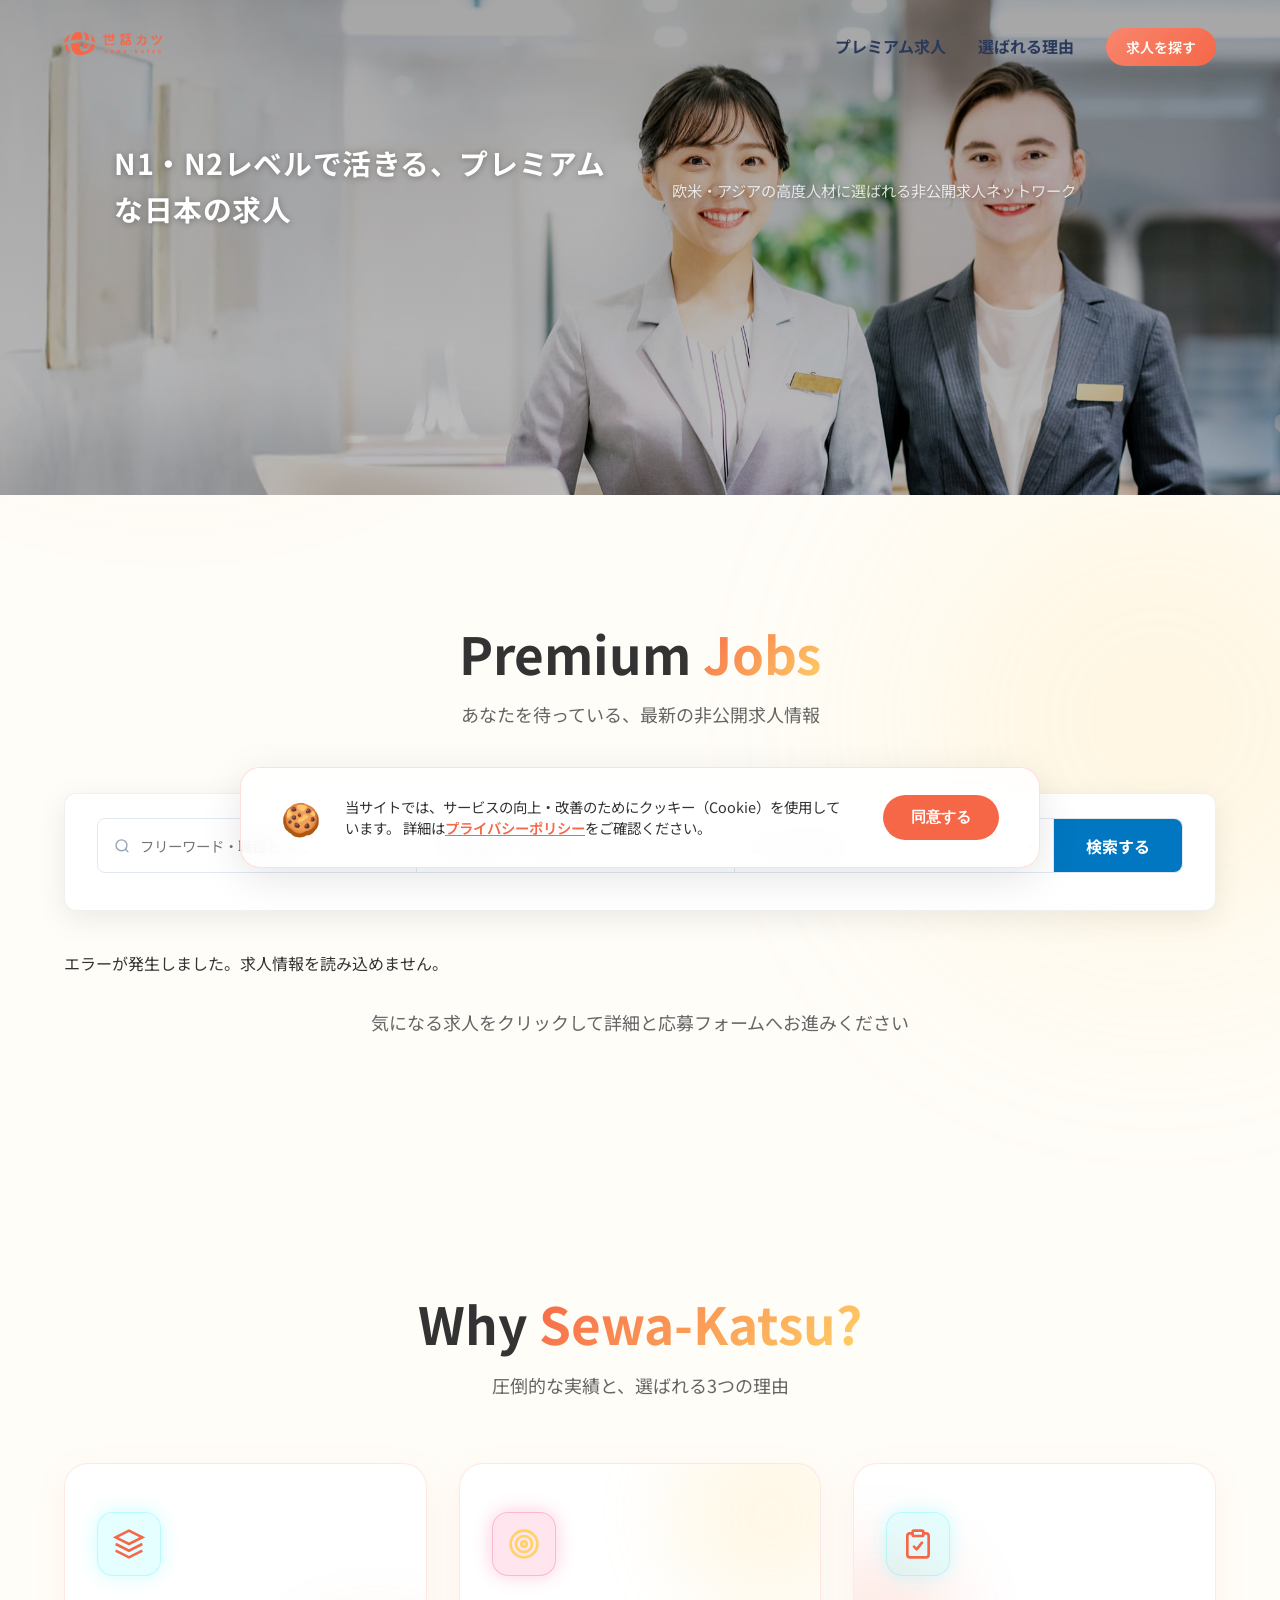
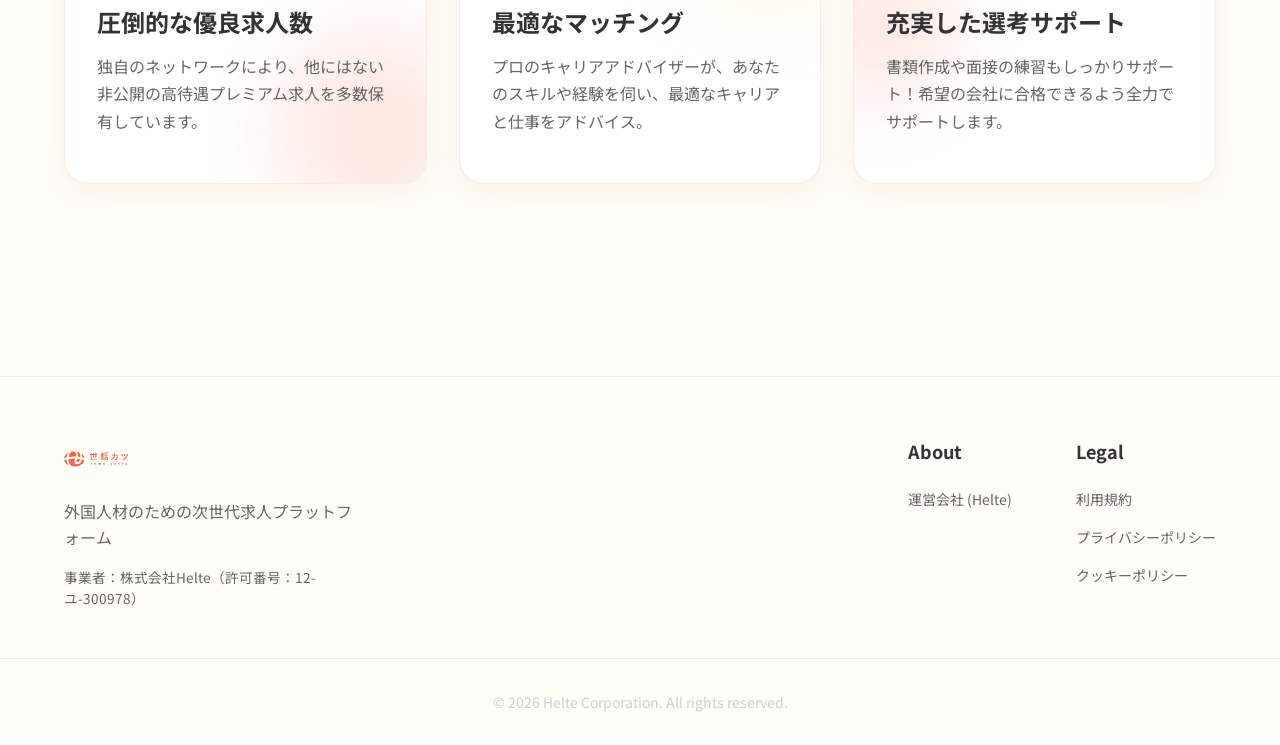
==== index.html @ dbb12c4f "feat: 一休.comスタイルの検索UIに全面刷新 - フォントをM PLUS Rounded 1cからNoto Sans JPに変更（一休風の角ゴシック） - ヒーローセクションを全幅背景画像＋左" ====
<!DOCTYPE html>
<html lang="ja">

<head>
    <meta charset="UTF-8">
    <meta name="viewport" content="width=device-width, initial-scale=1.0">
    <title>Sewa-Katsu (世話カツ) | 外国人向け日本のプレミアム求人・転職支援</title>
    <meta name="description"
        content="N1・N2レベルの日本語力を活かせる、日本最大級の外国人特化型ジョブネットワーク。欧米・アジアの高度人材向けに、独自の非公開プレミアム求人と就労ビザ・住まい探しのフルサポートを提供します。">
    <meta name="keywords" content="外国人 転職, 日本 就職, N1 N2 求人, グローバル人材, 世話カツ, Sewa-Katsu, 外国人採用">

    <!-- Canonical URL -->
    <link rel="canonical" href="https://sewa-katsu.helte.jp/">

    <!-- Open Graph / Facebook -->
    <meta property="og:type" content="website">
    <meta property="og:url" content="https://sewa-katsu.helte.jp/">
    <meta property="og:title" content="Sewa-Katsu (世話カツ) | 究極のグローバル人材ネットワーク">
    <meta property="og:description" content="N1・N2レベルの日本語力を活かして日本で働く。欧米・アジアの高度人材に選ばれる、プレミアムな非公開求人サイト。">
    <meta property="og:image" content="https://sewa-katsu.helte.jp/assets/images/ogp-main.jpg">

    <!-- Twitter -->
    <meta property="twitter:card" content="summary_large_image">
    <meta property="twitter:url" content="https://sewa-katsu.helte.jp/">
    <meta property="twitter:title" content="Sewa-Katsu (世話カツ) | 究極のグローバル人材ネットワーク">
    <meta property="twitter:description" content="N1・N2レベルの日本語力を活かして日本で働く。欧米・アジアの高度人材に選ばれる、プレミアムな非公開求人サイト。">
    <meta property="twitter:image" content="https://sewa-katsu.helte.jp/assets/images/ogp-main.jpg">

    <!-- Google Fonts -->
    <link rel="preconnect" href="https://fonts.googleapis.com">
    <link rel="preconnect" href="https://fonts.gstatic.com" crossorigin>
    <link
        href="https://fonts.googleapis.com/css2?family=Inter:wght@300;400;500;600;700&family=Noto+Sans+JP:wght@300;400;500;600;700;800;900&family=Outfit:wght@400;600;800;900&display=swap"
        rel="stylesheet">

    <!-- Custom CSS -->
    <link rel="stylesheet" href="css/style.css?v=2.1">

    <!-- Microsoft Clarity -->
    <script type="text/javascript">
        (function(c,l,a,r,i,t,y){
            c[a]=c[a]||function(){(c[a].q=c[a].q||[]).push(arguments)};
            t=l.createElement(r);t.async=1;t.src="https://www.clarity.ms/tag/"+i;
            y=l.getElementsByTagName(r)[0];y.parentNode.insertBefore(t,y);
        })(window, document, "clarity", "script", "t0pcptw5q1");
    </script>
</head>

<body>

    <!-- Dynamic Background Elements -->
    <div class="bg-glow bg-glow-1"></div>
    <div class="bg-glow bg-glow-2"></div>

    <!-- Header / Nav -->
    <header class="glass-header">
        <div class="container header-container">
            <a href="#" class="logo">
                <img src="assets/images/sewa_logo.png" alt="Sewa-Katsu Logo"
                    style="height: 55px; width: auto; object-fit: contain;">
            </a>
            <nav class="main-nav">
                <a href="#jobs">プレミアム求人</a>
                <a href="#features">選ばれる理由</a>
                <a href="#jobs" class="btn btn-primary btn-sm">求人を探す</a>
            </nav>
        </div>
    </header>

    <main>
        <!-- Hero Section (Ikyu Style) -->
        <section class="hero view-section"
            style="position: relative; overflow: hidden; padding-top: 140px; padding-bottom: 100px; min-height: 55vh; display: flex; align-items: flex-start; background: url('assets/images/mv-img.jpg') center center/cover no-repeat;">

            <!-- Dark overlay -->
            <div class="hero-overlay"
                style="position: absolute; inset: 0; background: linear-gradient(to bottom, rgba(0,0,0,0.35) 0%, rgba(0,0,0,0.25) 100%); z-index: 1;">
            </div>

            <!-- Hero Text (upper-left like Ikyu) -->
            <div class="container hero-container"
                style="position: relative; z-index: 10; width: 100%; max-width: 1100px; margin: 0 auto; text-align: left;">
                
                <h1 class="hero-title"
                    style="color: #ffffff; font-weight: 700; font-size: 1.8rem; letter-spacing: 0.02em; line-height: 1.6; margin-bottom: 0.6rem; text-shadow: 0 1px 6px rgba(0,0,0,0.3);">
                    N1・N2レベルで活きる、プレミアムな日本の求人
                </h1>
                <p class="hero-subtitle"
                    style="color: rgba(255,255,255,0.8); font-size: 0.95rem; font-weight: 400; line-height: 1.8; margin-bottom: 0; text-shadow: 0 1px 4px rgba(0,0,0,0.2);">
                    欧米・アジアの高度人材に選ばれる非公開求人ネットワーク
                </p>
            </div>
        </section>

        <!-- Premium Jobs & Search Section -->
        <section id="jobs" class="section glass-section">
            <div class="container">
                <div class="section-header text-center reveal">
                    <h2 class="section-title">Premium <span class="text-gradient">Jobs</span></h2>
                    <p class="section-subtitle">あなたを待っている、最新の非公開求人情報</p>
                </div>

                <!-- Ikyu-style Search Card -->
                <div class="ikyu-search-card reveal" style="background: #ffffff; border-radius: 12px; padding: 1.5rem 2rem; box-shadow: 0 8px 30px rgba(0, 0, 0, 0.08); border: 1px solid rgba(0,0,0,0.06); margin-bottom: 2.5rem; position: relative;">
                    
                    <!-- Row 1: Input fields + Search Button -->
                    <div style="display: grid; grid-template-columns: 1fr 1fr 1fr auto; gap: 0; align-items: stretch; border: 1px solid #e2e8f0; border-radius: 8px;">
                        
                        <!-- Freeword -->
                        <div style="display: flex; align-items: center; gap: 0.6rem; padding: 0.9rem 1rem; border-right: 1px solid #e2e8f0;">
                            <svg width="18" height="18" viewBox="0 0 24 24" fill="none" stroke="#94a3b8" stroke-width="2"><circle cx="11" cy="11" r="8"></circle><line x1="21" y1="21" x2="16.65" y2="16.65"></line></svg>
                            <input type="text" id="search-freeword" placeholder="フリーワード・職種名 など" style="border: none; outline: none; width: 100%; font-size: 0.9rem; color: #2B3A5A; font-family: inherit;">
                        </div>

                        <!-- Area Select -->
                        <div style="display: flex; align-items: center; gap: 0.6rem; padding: 0.9rem 1rem; border-right: 1px solid #e2e8f0; cursor: pointer; position: relative;" id="area-select-wrapper">
                            <svg width="18" height="18" viewBox="0 0 24 24" fill="none" stroke="#94a3b8" stroke-width="2"><path d="M21 10c0 7-9 13-9 13s-9-6-9-13a9 9 0 0 1 18 0z"></path><circle cx="12" cy="10" r="3"></circle></svg>
                            <div id="area-select-display" style="font-size: 0.9rem; color: #94a3b8; flex: 1; user-select: none;">勤務エリアを選択</div>
                            <svg width="14" height="14" viewBox="0 0 24 24" fill="none" stroke="#94a3b8" stroke-width="2"><polyline points="6 9 12 15 18 9"></polyline></svg>
                            <!-- Dropdown -->
                            <div id="area-dropdown" style="display: none; position: absolute; top: 100%; left: 0; right: 0; background: #fff; border: 1px solid #e2e8f0; border-radius: 0 0 8px 8px; box-shadow: 0 10px 30px rgba(0,0,0,0.12); max-height: 280px; overflow-y: auto; z-index: 100;">
                                <!-- JS will populate -->
                            </div>
                        </div>

                        <!-- Industry Select -->
                        <div style="display: flex; align-items: center; gap: 0.6rem; padding: 0.9rem 1rem; border-right: 1px solid #e2e8f0;">
                            <svg width="18" height="18" viewBox="0 0 24 24" fill="none" stroke="#94a3b8" stroke-width="2"><rect x="2" y="7" width="20" height="14" rx="2" ry="2"></rect><path d="M16 21V5a2 2 0 0 0-2-2h-4a2 2 0 0 0-2 2v16"></path></svg>
                            <select id="search-industry" style="border: none; outline: none; width: 100%; font-size: 0.9rem; color: #94a3b8; font-family: inherit; background: transparent; cursor: pointer; -webkit-appearance: none; appearance: none;">
                                <option value="">業界を選択</option>
                            </select>
                            <svg width="14" height="14" viewBox="0 0 24 24" fill="none" stroke="#94a3b8" stroke-width="2" style="flex-shrink: 0;"><polyline points="6 9 12 15 18 9"></polyline></svg>
                        </div>

                        <!-- Search Button -->
                        <button type="button" id="search-btn" style="background: #0077c0; color: #fff; border: none; padding: 0.9rem 2rem; font-size: 1rem; font-weight: 700; cursor: pointer; font-family: inherit; white-space: nowrap; transition: background 0.2s; border-radius: 0 8px 8px 0;">検索する</button>
                    </div>

                    <!-- Row 2: Checkbox filters -->
                    <div id="checkbox-filters" style="display: flex; align-items: center; gap: 1.5rem; padding-top: 0.8rem; flex-wrap: wrap; font-size: 0.85rem; color: #64748b;">
                    </div>
                </div>

                <!-- Dynamic Job Cards Container -->
                <div class="jobs-grid" id="jobs-container">
                    <!-- Cards will be injected here via JavaScript -->
                    <div class="loading-state">
                        <div class="spinner"></div>
                        <p>Loading premium jobs...</p>
                    </div>
                </div>

                <div class="jobs-action text-center mt-4">
                    <p class="section-subtitle">気になる求人をクリックして詳細と応募フォームへお進みください</p>
                </div>
            </div>
        </section>

        <!-- Features Section -->
        <section id="features" class="view-section section">
            <div class="container">
                <div class="section-header">
                    <h2 class="section-title">Why <span class="text-gradient">Sewa-Katsu?</span></h2>
                    <p class="section-subtitle">圧倒的な実績と、選ばれる3つの理由</p>
                </div>

                <div class="features-grid">
                    <!-- Feature Card 1 -->
                    <div class="feature-card glass-panel" data-tilt>
                        <div class="feature-icon icon-glow-primary">
                            <svg width="32" height="32" viewBox="0 0 24 24" fill="none" stroke="currentColor"
                                stroke-width="2">
                                <path d="M12 2L2 7l10 5 10-5-10-5zM2 17l10 5 10-5M2 12l10 5 10-5" />
                            </svg>
                        </div>
                        <h3 class="feature-title">圧倒的な優良求人数</h3>
                        <p class="feature-desc">独自のネットワークにより、他にはない非公開の高待遇プレミアム求人を多数保有しています。</p>
                        <div class="feature-bg-shape bg-shape-1"></div>
                    </div>

                    <!-- Feature Card 2 -->
                    <div class="feature-card glass-panel" data-tilt>
                        <div class="feature-icon icon-glow-accent">
                            <svg width="32" height="32" viewBox="0 0 24 24" fill="none" stroke="currentColor"
                                stroke-width="2" stroke-linecap="round" stroke-linejoin="round">
                                <circle cx="12" cy="12" r="10"></circle>
                                <circle cx="12" cy="12" r="6"></circle>
                                <circle cx="12" cy="12" r="2"></circle>
                            </svg>
                        </div>
                        <h3 class="feature-title">最適なマッチング</h3>
                        <p class="feature-desc">プロのキャリアアドバイザーが、あなたのスキルや経験を伺い、最適なキャリアと仕事をアドバイス。</p>
                        <div class="feature-bg-shape bg-shape-2"></div>
                    </div>

                    <!-- Feature Card 3 -->
                    <div class="feature-card glass-panel" data-tilt>
                        <div class="feature-icon icon-glow-primary">
                            <svg width="32" height="32" viewBox="0 0 24 24" fill="none" stroke="currentColor"
                                stroke-width="2" stroke-linecap="round" stroke-linejoin="round">
                                <path d="M16 4h2a2 2 0 0 1 2 2v14a2 2 0 0 1-2 2H6a2 2 0 0 1-2-2V6a2 2 0 0 1 2-2h2">
                                </path>
                                <rect x="8" y="2" width="8" height="4" rx="1" ry="1"></rect>
                                <polyline points="9 14 11 16 15 11"></polyline>
                            </svg>
                        </div>
                        <h3 class="feature-title">充実した選考サポート</h3>
                        <p class="feature-desc">書類作成や面接の練習もしっかりサポート！希望の会社に合格できるよう全力でサポートします。</p>
                        <div class="feature-bg-shape bg-shape-3"></div>
                    </div>
                </div>
            </div>
        </section>

    </main>

    <!-- Footer -->
    <footer class="site-footer">
        <div class="container footer-container">
            <div class="footer-brand">
                <a href="index.html" class="logo">
                    <img src="assets/images/sewa_logo.png" alt="Sewa-Katsu Logo"
                        style="height: 36px; width: auto; object-fit: contain;">
                </a>
                <p class="footer-desc">外国人材のための次世代求人プラットフォーム</p>
                <p class="footer-desc" style="font-size: 0.85rem; margin-top: 1rem;">事業者：株式会社Helte（許可番号：12-ユ-300978）</p>
            </div>

            <div class="footer-links">
                <div class="link-col">
                    <h4>About</h4>
                    <ul>
                        <li><a href="https://helte.jp/" target="_blank" rel="noopener noreferrer">運営会社 (Helte)</a></li>
                    </ul>
                </div>
                <div class="link-col">
                    <h4>Legal</h4>
                    <ul>
                        <li><a href="https://sewa-katsu.helte.jp/ja/terms/" target="_blank"
                                rel="noopener noreferrer">利用規約</a></li>
                        <li><a href="https://sailjp.helte.jp/privacy/" target="_blank"
                                rel="noopener noreferrer">プライバシーポリシー</a></li>
                        <li><a href="https://sailjp.helte.jp/privacy/" target="_blank"
                                rel="noopener noreferrer">クッキーポリシー</a></li>
                    </ul>
                </div>
            </div>
        </div>
        <div class="footer-bottom">
            <p>&copy; 2026 Helte Corporation. All rights reserved.</p>
        </div>
    </footer>

    <!-- App Scripts -->
    <script src="js/app.js?v=2.1"></script>

    <!-- Cookie Consent Banner -->
    <div id="cookie-consent-banner" class="cookie-consent">
        <div class="cookie-content">
            <div class="cookie-icon">🍪</div>
            <p class="cookie-text">
                当サイトでは、サービスの向上・改善のためにクッキー（Cookie）を使用しています。
                詳細は<a href="https://sailjp.helte.jp/privacy/" target="_blank">プライバシーポリシー</a>をご確認ください。
            </p>
        </div>
        <div class="cookie-actions">
            <button id="cookie-accept-btn" class="btn-cookie-accept">同意する</button>
        </div>
    </div>
</body>

</html>
---- css/style.css ----
/* =========================================
   DESIGN TOKENS & VARIABLES
========================================= */
:root {
    /* Colors - Light Friendly Theme */
    --clr-bg: #FFFDF8;
    --clr-bg-surface: rgba(255, 255, 255, 0.9);
    --clr-bg-surface-lighter: #FFFFFF;

    --clr-primary: #F66748;
    /* Coral Orange */
    --clr-primary-glow: rgba(246, 103, 72, 0.4);

    --clr-accent: #FFD166;
    /* Soft Yellow */
    --clr-accent-glow: rgba(255, 209, 102, 0.4);

    --clr-text: #333333;
    --clr-text-muted: #666666;

    --clr-border: rgba(246, 103, 72, 0.15);
    --clr-border-highlight: rgba(246, 103, 72, 0.3);

    /* Typography - Clean sans-serif like Ikyu.com */
    --font-heading: 'Noto Sans JP', 'Inter', 'Hiragino Sans', 'Yu Gothic', sans-serif;
    --font-body: 'Noto Sans JP', 'Inter', 'Hiragino Sans', 'Yu Gothic', sans-serif;

    /* Spacing & Layout */
    --container-width: 1200px;
    --section-y: 8rem; /* Increased for luxury feel */

    /* Effects */
    --glass-blur: blur(12px);
    --glass-shadow: 0 8px 32px 0 rgba(246, 103, 72, 0.08);
    /* Softer shadow */
    --transition-fast: 0.2s cubic-bezier(0.4, 0, 0.2, 1);
    --transition-smooth: 0.4s cubic-bezier(0.16, 1, 0.3, 1);
}

/* =========================================
   RESET & BASE
========================================= */
* {
    margin: 0;
    padding: 0;
    box-sizing: border-box;
}

html {
    scroll-behavior: smooth;
    background-color: var(--clr-bg);
    color: var(--clr-text);
    font-family: var(--font-body);
    font-size: 16px;
    line-height: 1.6;
    overflow-x: hidden;
}

body {
    min-height: 100vh;
    position: relative;
    overflow-x: hidden;
}

a {
    color: inherit;
    text-decoration: none;
    transition: var(--transition-fast);
}

ul {
    list-style: none;
}

.container {
    width: 100%;
    max-width: var(--container-width);
    margin: 0 auto;
    padding: 0 1.5rem;
}

/* Typography Utilities */
h1,
h2,
h3,
h4,
h5,
h6 {
    font-family: var(--font-heading);
    line-height: 1.2;
    font-weight: 700;
}

.text-gradient {
    background: linear-gradient(135deg, var(--clr-primary), var(--clr-accent));
    -webkit-background-clip: text;
    -webkit-text-fill-color: transparent;
    background-clip: text;
}

/* =========================================
   BACKGROUND GLOWS
========================================= */
.bg-glow {
    position: absolute;
    border-radius: 50%;
    filter: blur(120px);
    opacity: 0.15;
    z-index: -1;
    pointer-events: none;
}

.bg-glow-1 {
    top: -10%;
    left: -10%;
    width: 600px;
    height: 600px;
    background: var(--clr-primary);
    animation: drift 20s ease-in-out infinite alternate;
}

.bg-glow-2 {
    top: 20%;
    right: -10%;
    width: 500px;
    height: 500px;
    background: var(--clr-accent);
    animation: drift 25s ease-in-out infinite alternate-reverse;
}

@keyframes drift {
    0% {
        transform: translate(0, 0) scale(1);
    }

    100% {
        transform: translate(100px, 50px) scale(1.1);
    }
}


/* =========================================
   BUTTONS
========================================= */
.btn {
    display: inline-flex;
    align-items: center;
    justify-content: center;
    font-family: var(--font-heading);
    font-weight: 600;
    border-radius: 100px;
    cursor: pointer;
    border: none;
    transition: var(--transition-smooth);
    position: relative;
    overflow: hidden;
    z-index: 1;
}

.btn-sm {
    padding: 0.5rem 1.25rem;
    font-size: 0.875rem;
}

.btn-lg {
    padding: 1rem 2.5rem;
    font-size: 1.125rem;
}

.btn-primary {
    background: var(--clr-primary);
    color: var(--clr-bg);
}

.btn-primary::before {
    content: '';
    position: absolute;
    top: 0;
    left: 0;
    right: 0;
    bottom: 0;
    background: linear-gradient(135deg, rgba(255, 255, 255, 0.2), transparent);
    z-index: -1;
    transition: var(--transition-smooth);
}

.btn-primary:hover {
    transform: translateY(-2px);
    box-shadow: 0 10px 20px var(--clr-primary-glow);
}

.btn-secondary {
    background: var(--clr-bg-surface);
    color: var(--clr-text);
    border: 1px solid var(--clr-border);
    backdrop-filter: var(--glass-blur);
    -webkit-backdrop-filter: var(--glass-blur);
}

.btn-secondary:hover {
    background: var(--clr-bg-surface-lighter);
    border-color: var(--clr-primary);
    transform: translateY(-2px);
}

.btn-glow {
    box-shadow: 0 0 20px var(--clr-primary-glow);
}

.btn-glow:hover {
    box-shadow: 0 0 40px var(--clr-primary-glow);
}

/* =========================================
   HEADER (Glassmorphic)
========================================= */
.glass-header {
    position: fixed;
    top: 0;
    left: 0;
    width: 100%;
    z-index: 100;
    padding: 1rem 0;
    transition: var(--transition-smooth);
    background: transparent;
}

.glass-header.scrolled {
    background: rgba(255, 253, 248, 0.95);
    backdrop-filter: var(--glass-blur);
    -webkit-backdrop-filter: var(--glass-blur);
    border-bottom: 2px solid var(--clr-border);
    padding: 0.75rem 0;
}

.header-container {
    display: flex;
    justify-content: space-between;
    align-items: center;
}

.logo-text {
    font-family: var(--font-heading);
    font-size: 1.5rem;
    font-weight: 900;
    letter-spacing: 1px;
}

.main-nav {
    display: flex;
    align-items: center;
    gap: 2rem;
}

.main-nav a:not(.btn) {
    font-weight: 700;
    color: #2B3A5A;
    position: relative;
    transition: var(--transition-smooth);
}

.main-nav a:not(.btn):hover {
    color: #3b82f6;
    /* Blue hover state */
}

.glass-header.scrolled .main-nav a:not(.btn) {
    color: #2B3A5A;
}

.glass-header.scrolled .main-nav a:not(.btn):hover {
    color: var(--clr-text);
}

.main-nav a:not(.btn)::after {
    content: '';
    position: absolute;
    bottom: -4px;
    left: 0;
    width: 0%;
    height: 2px;
    background: var(--clr-primary);
    transition: var(--transition-smooth);
}

.main-nav a:not(.btn):hover::after {
    width: 100%;
}

/* =========================================
   HERO SECTION
========================================= */
.hero {
    min-height: 100vh;
    display: flex;
    align-items: center;
    padding-top: 80px;
    /* Offset header */
    position: relative;
    padding-bottom: 4rem;
}

.hero-container {
    display: grid;
    grid-template-columns: 1fr 1fr;
    gap: 4rem;
    align-items: center;
    position: relative;
    z-index: 10;
}

/* Background Image Hero Override */
.hero-bg-dark .hero-container {
    display: block;
    max-width: 900px;
    margin: 0 auto;
    text-align: center;
}

/* Badge */
.badge-animated {
    display: inline-flex;
    align-items: center;
    gap: 0.5rem;
    padding: 0.4rem 1rem;
    background: var(--clr-bg-surface);
    border: 1px solid var(--clr-border);
    border-radius: 100px;
    font-size: 0.875rem;
    font-weight: 600;
    letter-spacing: 1px;
    margin-bottom: 1.5rem;
    backdrop-filter: var(--glass-blur);
    -webkit-backdrop-filter: var(--glass-blur);
}

.badge-dot {
    width: 8px;
    height: 8px;
    background: var(--clr-primary);
    border-radius: 50%;
    box-shadow: 0 0 10px var(--clr-primary);
    animation: pulse 2s infinite;
}

@keyframes pulse {
    0% {
        transform: scale(0.95);
        box-shadow: 0 0 0 0 var(--clr-primary-glow);
    }

    70% {
        transform: scale(1);
        box-shadow: 0 0 0 10px transparent;
    }

    100% {
        transform: scale(0.95);
        box-shadow: 0 0 0 0 transparent;
    }
}

.hero-title {
    font-size: clamp(3rem, 5vw, 4.5rem);
    margin-bottom: 1.5rem;
}

.hero-subtitle {
    font-size: 1.125rem;
    color: var(--clr-text-muted);
    margin-bottom: 2.5rem;
    max-width: 500px;
}

.hero-actions {
    display: flex;
    gap: 1rem;
    margin-bottom: 3rem;
}

.hero-stats {
    display: flex;
    align-items: center;
    gap: 2rem;
}

.stat-item {
    display: flex;
    flex-direction: column;
}

.stat-value {
    font-family: var(--font-heading);
    font-size: 2rem;
    font-weight: 800;
    color: var(--clr-Primary);
    /* Fix casing below */
}

/* Quick fix for case */
.stat-value {
    color: var(--clr-primary);
}

.stat-label {
    font-size: 0.875rem;
    color: var(--clr-text-muted);
    text-transform: uppercase;
    letter-spacing: 1px;
}

.divider {
    width: 1px;
    height: 40px;
    background: var(--clr-border);
}

/* Hero Visual */
.hero-visual {
    position: relative;
    perspective: 1000px;
}

@keyframes float {

    0%,
    100% {
        transform: translateY(0);
    }

    50% {
        transform: translateY(-15px);
    }
}

/* =========================================
   MARQUEE SCROLLER
========================================= */
.scroller-wrapper {
    position: relative;
    width: 100%;
    background: var(--clr-bg-surface);
    border-top: 1px solid var(--clr-border);
    border-bottom: 1px solid var(--clr-border);
    padding: 1rem 0;
    overflow: hidden;
    z-index: 20;
}

.scroller {
    width: 100%;
}

.scroller-inner {
    display: flex;
    gap: 3rem;
    white-space: nowrap;
    animation: scroll 20s linear infinite;
    align-items: center;
}

.scroller-inner li {
    font-family: var(--font-heading);
    font-size: 1rem;
    font-weight: 600;
    color: var(--clr-text-muted);
    letter-spacing: 2px;
}

@keyframes scroll {
    to {
        transform: translateX(calc(-50% - 1.5rem));
    }
}

/* =========================================
   MEDIA QUERIES
========================================= */
@media (max-width: 992px) {
    .hero-container {
        padding: 0 1.5rem;
    }

    .hero-content {
        align-items: center !important;
        margin: 0 auto;
    }

    .ikyu-search-card {
        margin: 0 1rem;
        padding: 1.5rem !important;
        bottom: -80px;
    }

    .hero {
        margin-bottom: 120px;
    }

    .hero-title {
        font-size: 2.5rem !important;
    }

    .hero-actions {
        justify-content: center;
    }

    .hero-stats {
        justify-content: center;
    }

    .main-nav {
        display: none;
        /* Mobile menu to be added later if needed */
    }
}

@media (max-width: 480px) {
    .hero-actions {
        flex-direction: column;
    }

    .hero-stats {
        flex-direction: column;
        gap: 1rem;
    }

    .divider {
        width: 40px;
        height: 1px;
    }
}

/* =========================================
   SECTIONS & TYPOGRAPHY
========================================= */
.section {
    padding: var(--section-y) 0;
    position: relative;
    z-index: 10;
}

.section-header {
    text-align: center;
    margin-bottom: 4rem;
}

.section-title {
    font-size: clamp(2.5rem, 4vw, 3.5rem);
    margin-bottom: 1rem;
}

.section-subtitle {
    font-size: 1.125rem;
    color: var(--clr-text-muted);
}

/* =========================================
   GLASS PANELS
========================================= */
.glass-panel {
    background: var(--clr-bg-surface);
    backdrop-filter: var(--glass-blur);
    -webkit-backdrop-filter: var(--glass-blur);
    border: 1px solid var(--clr-border);
    border-radius: 24px;
    box-shadow: var(--glass-shadow);
    transition: var(--transition-smooth);
}

/* =========================================
   FEATURES SECTION
========================================= */
.features-grid {
    display: grid;
    grid-template-columns: repeat(auto-fit, minmax(300px, 1fr));
    gap: 2rem;
}

.feature-card {
    padding: 3rem 2rem;
    position: relative;
    overflow: hidden;
    transform-style: preserve-3d;
    cursor: default;
}

.feature-card:hover {
    border-color: var(--clr-border-highlight);
    transform: translateY(-10px);
}

.feature-icon {
    width: 64px;
    height: 64px;
    border-radius: 16px;
    display: flex;
    align-items: center;
    justify-content: center;
    margin-bottom: 2rem;
    position: relative;
    z-index: 2;
}

.icon-glow-primary {
    background: rgba(0, 240, 255, 0.1);
    color: var(--clr-primary);
    box-shadow: 0 0 20px rgba(0, 240, 255, 0.2);
    border: 1px solid rgba(0, 240, 255, 0.2);
}

.icon-glow-accent {
    background: rgba(255, 0, 85, 0.1);
    color: var(--clr-accent);
    box-shadow: 0 0 20px rgba(255, 0, 85, 0.2);
    border: 1px solid rgba(255, 0, 85, 0.2);
}

.feature-title {
    font-size: 1.5rem;
    margin-bottom: 1rem;
    position: relative;
    z-index: 2;
}

.feature-desc {
    color: var(--clr-text-muted);
    line-height: 1.7;
    position: relative;
    z-index: 2;
}

/* Abstract Background Shapes inside cards */
.feature-bg-shape {
    position: absolute;
    border-radius: 50%;
    filter: blur(40px);
    opacity: 0.15;
    z-index: 0;
    transition: var(--transition-smooth);
}

.feature-card:hover .feature-bg-shape {
    opacity: 0.3;
    transform: scale(1.2);
}

.bg-shape-1 {
    width: 200px;
    height: 200px;
    background: var(--clr-primary);
    bottom: -50px;
    right: -50px;
}

.bg-shape-2 {
    width: 200px;
    height: 200px;
    background: var(--clr-accent);
    top: -50px;
    right: -50px;
}

.bg-shape-3 {
    width: 150px;
    height: 150px;
    background: var(--clr-primary);
    top: 50%;
    left: -50px;
    transform: translateY(-50%);
}

/* =========================================
   SEARCH & FILTER BAR (Legacy - Hidden in new layout)
========================================= */
.search-container {
    display: none; /* Hide old search bar in favor of Hero Card */
    background: rgba(255, 255, 255, 0.7);
    border: 1px solid var(--clr-border);
    backdrop-filter: blur(12px);
    -webkit-backdrop-filter: blur(12px);
    box-shadow: var(--shadow-md);
    transition: all 0.3s ease;
}

.search-container:hover {
    box-shadow: var(--shadow-lg);
    background: rgba(255, 255, 255, 0.85);
}

.search-form {
    display: grid;
    grid-template-columns: repeat(auto-fit, minmax(200px, 1fr));
    gap: 1.5rem;
    align-items: end;
}

.search-input-wrapper {
    position: relative;
    transition: transform 0.2s ease;
}

.search-input-wrapper:focus-within {
    transform: translateY(-2px);
}

.search-input-wrapper input:focus,
.search-input-wrapper select:focus {
    border-color: var(--clr-primary);
    box-shadow: 0 0 0 4px rgba(246, 103, 72, 0.1);
}

/* =========================================
   JOB CARDS (ENHANCED)
========================================= */
.jobs-grid {
    display: grid;
    grid-template-columns: repeat(auto-fit, minmax(300px, 1fr));
    gap: 2rem;
}

.job-card {
    background: transparent;
    border: none;
    border-radius: 20px;
    padding: 2.5rem 2rem;
    display: flex;
    flex-direction: column;
    height: 100%;
    position: relative;
    overflow: hidden;
    transition: transform 0.3s cubic-bezier(0.25, 0.8, 0.25, 1);
    cursor: pointer;
    z-index: 1;
    /* Establishes stacking context */
}

/* Default subtle outline fallback base */
.job-card::before {
    content: '';
    position: absolute;
    inset: 0;
    border-radius: 20px;
    background: rgba(246, 103, 72, 0.1);
    z-index: -3;
    /* Absolute back */
}

/* The solid inner background masking the gradient */
.job-card::after {
    content: '';
    position: absolute;
    inset: 1px;
    /* Thickness of the glowing border */
    background: #ffffff;
    border-radius: 19px;
    z-index: -1;
    box-shadow: 0 4px 15px rgba(0, 0, 0, 0.04);
    transition: box-shadow 0.3s cubic-bezier(0.25, 0.8, 0.25, 1);
}

/* Make sure all actual card content sits on top of the mask */
.job-card>*:not(.job-card-glow) {
    position: relative;
    z-index: 2;
}

/* The spinning glow layer */
.job-card-glow {
    position: absolute;
    top: 50%;
    left: 50%;
    width: 150%;
    height: 150%;
    /* Gradient: transparent -> primary -> bright accent yellow tip */
    background: conic-gradient(from 180deg at 50% 50%,
            transparent 0%,
            transparent 75%,
            var(--clr-primary) 95%,
            var(--clr-accent) 100%);
    transform: translate(-50%, -50%) rotate(0deg);
    z-index: -2;
    opacity: 0;
    pointer-events: none;
    transition: opacity 0.4s ease;
}

/* Hover States */
.job-card:hover {
    transform: translateY(-4px);
}

.job-card:hover::after {
    box-shadow: 0 12px 30px rgba(246, 103, 72, 0.08);
}

.job-card:hover .job-card-glow {
    opacity: 1;
    animation: spin-glow 3s linear infinite;
}

/* Mobile & First-Render Scroll Reveal (Flash) */
.job-card.flash-glow .job-card-glow {
    animation: spin-glow-once 2.5s ease-out forwards;
}

@keyframes spin-glow {
    0% {
        transform: translate(-50%, -50%) rotate(0deg);
    }

    100% {
        transform: translate(-50%, -50%) rotate(360deg);
    }
}

@keyframes spin-glow-once {
    0% {
        transform: translate(-50%, -50%) rotate(0deg);
        opacity: 0;
    }

    20% {
        opacity: 1;
    }

    80% {
        opacity: 1;
    }

    100% {
        transform: translate(-50%, -50%) rotate(360deg);
        opacity: 0;
    }
}

.job-card.is-hidden {
    opacity: 0;
    transform: translateY(20px) scale(0.95);
    pointer-events: none;
    position: absolute;
}

.job-header-updated {
    position: relative;
    display: flex;
    gap: 0.5rem;
    margin-bottom: 0.75rem;
    z-index: 10;
}

.job-badge {
    padding: 0.3rem 1rem;
    font-weight: 700;
    font-size: 0.75rem;
    letter-spacing: 0.05em;
    border-radius: 100px;
    background: #FFF9E6;
    color: #F8B036;
    border: 1px solid #FFE6A3;
}

.job-badge.urgent {
    background: #FFEEEB;
    color: #F66748;
    border: 1px solid #FFD8D0;
}

.job-title-updated {
    font-size: 1.25rem;
    color: #333;
    margin-top: 0;
    margin-bottom: 0.2rem;
    font-weight: 800;
    padding-right: 0;
    line-height: 1.4;
}

.job-id-updated {
    color: var(--clr-text-muted);
    font-size: 0.85rem;
    margin-bottom: 1rem;
}

.job-tag-styled {
    background: rgba(246, 103, 72, 0.06);
    color: var(--clr-primary);
    padding: 0.35rem 0.8rem;
    border-radius: 6px;
    font-size: 0.8rem;
    font-weight: 700;
    border: 1px solid rgba(246, 103, 72, 0.1);
    white-space: nowrap;
}

.job-details-list {
    display: flex;
    flex-direction: column;
    gap: 0.8rem;
    margin-bottom: 1.5rem;
    flex-grow: 1;
}

.detail-item {
    display: flex;
    align-items: flex-start;
    gap: 0.8rem;
    color: var(--clr-text);
    font-size: 0.95rem;
    line-height: 1.5;
}

.detail-icon {
    flex-shrink: 0;
    color: var(--clr-primary);
    margin-top: 0.1rem;
    display: flex;
    opacity: 0.9;
}

.recommended-text {
    display: -webkit-box;
    -webkit-line-clamp: 2;
    line-clamp: 2;
    -webkit-box-orient: vertical;
    overflow: hidden;
    text-overflow: ellipsis;
}

.job-action {
    width: 100%;
    margin-top: auto;
    font-size: 1rem;
    font-weight: 700;
    padding: 0.9rem;
    background: var(--clr-primary);
    color: #fff;
    border-radius: 8px;
    border: none;
    box-shadow: 0 4px 10px rgba(246, 103, 72, 0.2);
    transition: all 0.3s cubic-bezier(0.25, 0.8, 0.25, 1);
}

.job-action:hover {
    background: #e55638;
}

.job-card:hover .job-action {
    background: #E5573B;
    /* Slightly darker orange on hover */
    box-shadow: 0 6px 20px rgba(246, 103, 72, 0.4);
    transform: translateY(-2px);
}

.spinner {
    width: 40px;
    height: 40px;
    border: 3px solid rgba(0, 240, 255, 0.1);
    border-top-color: var(--clr-primary);
    border-radius: 50%;
    animation: spin 1s linear infinite;
    margin-bottom: 1rem;
}

@keyframes spin {
    to {
        transform: rotate(360deg);
    }
}

.job-card:hover .job-action {
    background: var(--clr-primary);
    color: white;
    box-shadow: 0 4px 15px rgba(246, 103, 72, 0.3);
}

.mt-4 {
    margin-top: 2rem;
}

.text-center {
    text-align: center;
}

/* =========================================
   REGISTRATION FORM
========================================= */
.form-wrapper {
    max-width: 800px;
    margin: 0 auto;
    padding: 4rem 3rem;
}

.form-header {
    text-align: center;
    margin-bottom: 3rem;
}

.premium-form {
    display: flex;
    flex-direction: column;
    gap: 1.5rem;
}

.form-row {
    display: flex;
    gap: 1.5rem;
}

.form-row .form-group {
    flex: 1;
}

.form-group {
    position: relative;
    width: 100%;
}

.form-control {
    width: 100%;
    background: #FFFFFF;
    border: 1px solid var(--clr-border);
    border-radius: 12px;
    padding: 1.25rem 1rem 0.75rem;
    font-size: 1rem;
    color: var(--clr-text);
    font-family: var(--font-body);
    transition: var(--transition-fast);
    outline: none;
}

.form-control:focus {
    border-color: var(--clr-primary);
    box-shadow: 0 0 0 4px var(--clr-primary-glow);
    background: #FFFFFF;
}

.form-label {
    position: absolute;
    left: 1rem;
    top: 50%;
    transform: translateY(-50%);
    color: var(--clr-text-muted);
    font-size: 1rem;
    pointer-events: none;
    transition: var(--transition-fast);
}

/* Floating Label Magic */
.form-control:focus~.form-label,
.form-control:not(:placeholder-shown)~.form-label {
    top: 0.5rem;
    transform: translateY(0);
    font-size: 0.75rem;
    color: var(--clr-primary);
}

/* Select Styling */
.select-control {
    appearance: none;
    cursor: pointer;
}

.select-control:focus~.select-label,
.select-control:valid~.select-label {
    top: 0.5rem;
    transform: translateY(0);
    font-size: 0.75rem;
    color: var(--clr-primary);
}

.select-arrow {
    position: absolute;
    right: 1.25rem;
    top: 50%;
    transform: translateY(-50%);
    pointer-events: none;
    color: var(--clr-text-muted);
}

/* Checkbox */
.checkbox-container {
    display: flex;
    align-items: center;
    position: relative;
    padding-left: 2rem;
    cursor: pointer;
    user-select: none;
    font-size: 0.875rem;
    color: var(--clr-text-muted);
    margin-top: 1rem;
}

.checkbox-container input {
    position: absolute;
    opacity: 0;
    cursor: pointer;
    height: 0;
    width: 0;
}

.checkmark {
    position: absolute;
    top: 50%;
    left: 0;
    transform: translateY(-50%);
    height: 20px;
    width: 20px;
    background-color: #FFFFFF;
    border: 1px solid var(--clr-border);
    border-radius: 6px;
    transition: var(--transition-fast);
}

.checkbox-container:hover input~.checkmark {
    border-color: var(--clr-primary);
}

.checkbox-container input:checked~.checkmark {
    background-color: var(--clr-primary);
    border-color: var(--clr-primary);
}

.checkmark:after {
    content: "";
    position: absolute;
    display: none;
}

.checkbox-container input:checked~.checkmark:after {
    display: block;
}

.checkbox-container .checkmark:after {
    left: 7px;
    top: 3px;
    width: 4px;
    height: 10px;
    border: solid #FFFFFF;
    border-width: 0 2px 2px 0;
    transform: rotate(45deg);
}

.text-link {
    color: var(--clr-primary);
}

.text-link:hover {
    text-decoration: underline;
}

.submit-btn {
    margin-top: 1.5rem;
    width: 100%;
}

.submit-btn svg {
    margin-left: 0.5rem;
    transition: transform 0.3s ease;
}

.submit-btn:hover svg {
    transform: translateX(5px);
}

/* =========================================
   FOOTER
========================================= */
.site-footer {
    border-top: 1px solid var(--clr-border);
    background: var(--clr-bg);
    padding: 4rem 0 2rem;
    margin-top: 4rem;
}

.footer-container {
    display: flex;
    justify-content: space-between;
    flex-wrap: wrap;
    gap: 3rem;
    margin-bottom: 3rem;
}

.footer-brand .logo-text {
    font-size: 1.75rem;
}

.footer-desc {
    color: var(--clr-text-muted);
    margin-top: 1rem;
    max-width: 300px;
}

.footer-links {
    display: flex;
    gap: 4rem;
}

.link-col h4 {
    font-size: 1.125rem;
    margin-bottom: 1.5rem;
    color: var(--clr-text);
}

.link-col ul {
    display: flex;
    flex-direction: column;
    gap: 0.75rem;
}

.link-col a {
    color: var(--clr-text-muted);
    font-size: 0.875rem;
}

.link-col a:hover {
    color: var(--clr-primary);
}

.footer-bottom {
    text-align: center;
    border-top: 1px solid var(--clr-border);
    padding-top: 2rem;
    color: rgba(156, 163, 175, 0.5);
    font-size: 0.875rem;
}

@media (max-width: 768px) {
    .form-wrapper {
        padding: 3rem 1.5rem;
    }

    .form-row {
        flex-direction: column;
        gap: 1.5rem;
    }

    .footer-container {
        flex-direction: column;
    }

    .footer-links {
        flex-wrap: wrap;
        gap: 2rem;
    }
}

/* =========================================
   ANIMATIONS & EFFECTS (Scroll Reveal)
========================================= */
.view-section {
    opacity: 0;
    transform: translateY(30px);
    transition: opacity 0.8s ease-out, transform 0.8s ease-out;
}

.view-section.is-visible {
    opacity: 1;
    transform: translateY(0);
}

/* Stagger children in view-section if needed */
.is-visible .feature-card:nth-child(1) {
    transition-delay: 0.1s;
}

.is-visible .feature-card:nth-child(2) {
    transition-delay: 0.2s;
}

.is-visible .feature-card:nth-child(3) {
    transition-delay: 0.3s;
}

/* =========================================
   STICKY BOTTOM CTA (JOB DETAIL) - FLOATING PILL
========================================= */
.sticky-cta {
    position: fixed;
    bottom: 2rem;
    left: 50%;
    transform: translateX(-50%) translateY(0);
    width: 90%;
    max-width: 700px;
    background: rgba(255, 255, 255, 0.95);
    backdrop-filter: blur(15px);
    -webkit-backdrop-filter: blur(15px);
    border: 1px solid rgba(0, 0, 0, 0.05);
    /* Soft border instead of border-top */
    border-radius: 100px;
    /* Make it a pill shape */
    box-shadow: 0 10px 30px rgba(0, 0, 0, 0.1), 0 0 0 1px rgba(255, 255, 255, 0.5) inset;
    /* Premium shadow */
    z-index: 900;
    transition: transform 0.5s cubic-bezier(0.175, 0.885, 0.32, 1.275), opacity 0.5s ease;
    padding: 0.5rem 0.5rem 0.5rem 1.5rem;
    /* Padding adjusted for the pill */
}

.sticky-cta.hidden-cta {
    transform: translateX(-50%) translateY(150px);
    opacity: 0;
    pointer-events: none;
}

.sticky-cta-container {
    display: flex;
    justify-content: space-between;
    align-items: center;
    /* keep side by side on desktop */
    gap: 1rem;
    width: 100%;
}

.sticky-info {
    display: flex;
    flex-direction: column;
    gap: 0.125rem;
    flex-grow: 1;
    overflow: hidden;
    /* Ensure text doesn't overflow bounds */
}

.sticky-title {
    font-weight: 800;
    font-size: 1rem;
    color: var(--clr-text);
    white-space: nowrap;
    overflow: hidden;
    text-overflow: ellipsis;
}

.sticky-salary {
    font-size: 0.8rem;
    color: var(--clr-text-muted);
    font-weight: 600;
}

@media (max-width: 768px) {
    .sticky-cta {
        bottom: 1.5rem;
        padding: 0.5rem 0.5rem 0.5rem 1rem;
        /* tighter padding on mobile */
    }

    .sticky-title {
        font-size: 0.85rem;
    }

    .sticky-salary {
        font-size: 0.75rem;
    }

    .sticky-cta-container {
        flex-direction: row;
        /* Force side-by-side even on mobile for a slim pill */
        align-items: center;
    }

    #sticky-apply-btn {
        padding: 0.6rem 1rem;
        font-size: 0.9rem;
        white-space: nowrap;
        flex-shrink: 0;
        /* Prevent button from squeezing too much */
    }
}

/* =========================================
   ULTIMATE CTA BUTTON (Conversion Focused)
========================================= */
#sticky-apply-btn {
    font-size: 1rem;
    padding: 0.75rem 2rem;
    border-radius: 100px;
    font-weight: 700;
    letter-spacing: 0.5px;
    background: linear-gradient(135deg, var(--clr-primary) 0%, #FF512F 100%);
    color: #ffffff;
    border: none;
    box-shadow: 0 4px 15px rgba(246, 103, 72, 0.3);
    position: relative;
    overflow: hidden;
    transition: all 0.3s ease;
    display: flex;
    align-items: center;
    justify-content: center;
    text-shadow: 0 1px 2px rgba(0, 0, 0, 0.1);
}

#sticky-apply-btn:hover {
    transform: translateY(-2px);
    box-shadow: 0 8px 20px rgba(246, 103, 72, 0.4);
    background: linear-gradient(135deg, #FF512F 0%, var(--clr-primary) 100%);
}

#sticky-apply-btn:active {
    transform: translateY(1px);
    box-shadow: 0 2px 8px rgba(246, 103, 72, 0.3);
}

/* Shiny Sweep Animation */
#sticky-apply-btn::after {
    content: '';
    position: absolute;
    top: -50%;
    left: -50%;
    width: 200%;
    height: 200%;
    background: linear-gradient(to right, rgba(255, 255, 255, 0) 0%, rgba(255, 255, 255, 0.3) 50%, rgba(255, 255, 255, 0) 100%);
    transform: rotate(45deg);
    animation: cta-shine 3.5s infinite cubic-bezier(0.19, 1, 0.22, 1);
}

@keyframes cta-shine {
    0% {
        transform: translateX(-150%) rotate(45deg);
    }

    20% {
        transform: translateX(150%) rotate(45deg);
    }

    100% {
        transform: translateX(150%) rotate(45deg);
    }
}

/* =========================================
   JOB DETAIL PAGE RESPONSIVENESS
========================================= */
.job-detail-panel {
    padding: 3rem;
    margin-bottom: 3rem;
    background: #fff;
    border-radius: 20px;
    box-shadow: 0 4px 20px rgba(0, 0, 0, 0.03);
}

.job-header {
    margin-bottom: 2rem;
}

.job-header-flex {
    display: flex;
    align-items: flex-start;
    gap: 1.5rem;
}

.job-detail-logo {
    width: 80px;
    height: 80px;
    font-size: 2rem;
    flex-shrink: 0;
    display: flex;
    align-items: center;
    justify-content: center;
}

.job-badge-wrapper {
    margin-bottom: 0.5rem;
}

.job-title-main {
    font-size: 2rem;
    font-weight: 800;
    color: #333;
    margin-top: 0.5rem;
    margin-bottom: 0.5rem;
    line-height: 1.4;
    word-break: break-word;
    /* Prevents long titles from overflowing */
}

.job-company {
    font-size: 1.125rem;
    color: #666;
}

/* Job Detail Segments */
.job-detail-segment {
    margin-bottom: 3rem;
    padding: 2rem;
    border-radius: 12px;
}

.review-segment {
    background: #FAF9F8;
    border-left: 5px solid var(--clr-primary);
}

.recommend-segment {
    background: rgba(0, 240, 255, 0.05);
    border: 1px solid rgba(0, 240, 255, 0.2);
    margin-bottom: 2rem;
}

.require-segment {
    background: rgba(246, 103, 72, 0.08);
    border: 2px solid rgba(246, 103, 72, 0.3);
    border-radius: 16px;
    box-shadow: 0 4px 15px rgba(246, 103, 72, 0.05);
}

.segment-title-review {
    font-size: 1.5rem;
    font-weight: 700;
    color: #333;
    margin-bottom: 1.5rem;
    display: flex;
    align-items: center;
    gap: 0.5rem;
}

.review-block {
    margin-bottom: 1.5rem;
}

.review-block:last-child {
    margin-bottom: 0;
}

.review-block-title {
    font-size: 1.125rem;
    font-weight: 600;
    color: #444;
    margin-bottom: 0.75rem;
}

.review-block-text {
    color: #555;
    line-height: 1.8;
    white-space: pre-wrap;
    font-size: 1rem;
}

.segment-title-recommend {
    font-size: 1.25rem;
    font-weight: 700;
    color: #222;
    margin-bottom: 1rem;
    display: flex;
    align-items: center;
    gap: 0.5rem;
}

.recommend-text {
    color: #444;
    line-height: 1.8;
    white-space: pre-wrap;
    font-size: 1rem;
}

.segment-title-require {
    font-size: 1.35rem;
    font-weight: 800;
    color: var(--clr-primary);
    margin-bottom: 1rem;
    display: flex;
    align-items: center;
    gap: 0.5rem;
}

.require-text {
    color: #333;
    font-weight: 600;
    line-height: 1.8;
    white-space: pre-wrap;
    font-size: 1.05rem;
}

.segment-title-main {
    font-size: 1.5rem;
    font-weight: 700;
    color: #333;
    margin-bottom: 1.5rem;
    padding-bottom: 0.5rem;
    border-bottom: 2px solid var(--clr-border);
}

/* Job Detail Table Rows */
.job-detail-table {
    display: flex;
    flex-direction: column;
}

.job-detail-row {
    display: flex;
    flex-direction: row;
    /* Desktop: side by side */
    padding: 1.5rem 0;
    border-bottom: 1px solid var(--clr-border);
}

.job-detail-row:last-child {
    border-bottom: none;
}

.job-detail-label {
    font-weight: 700;
    color: #333;
    width: 100%;
    max-width: 200px;
    flex-shrink: 0;
    margin-bottom: 0;
}

.job-detail-content {
    color: #444;
    line-height: 1.8;
    width: 100%;
    white-space: pre-wrap;
}

.apply-btn-container {
    margin-bottom: 2rem;
}

.apply-btn-inner {
    font-size: 1.125rem;
    padding: 1rem 3rem;
}

/* Mobile Overrides for Job Detail */
@media (max-width: 768px) {
    .job-detail-panel {
        padding: 1.25rem 1rem;
        margin-bottom: 2rem;
        border-radius: 12px;
    }

    .job-header {
        margin-bottom: 1.5rem;
    }

    .job-header-flex {
        flex-direction: column;
        align-items: center;
        text-align: center;
        gap: 1rem;
    }

    .job-header-info {
        display: flex;
        flex-direction: column;
        align-items: center;
    }

    .job-detail-logo {
        width: 60px;
        height: 60px;
        font-size: 1.5rem;
    }

    .job-title-main {
        font-size: 1.25rem;
        line-height: 1.3;
    }

    .job-company {
        font-size: 0.95rem;
    }

    .job-tags {
        margin-bottom: 2rem !important;
        justify-content: center !important;
        /* Center tags on mobile */
    }

    .job-detail-segment {
        padding: 1.25rem;
        margin-bottom: 1.5rem;
    }

    .segment-title-review,
    .segment-title-main {
        font-size: 1.2rem;
    }

    .segment-title-recommend,
    .segment-title-require {
        font-size: 1.1rem;
    }

    .review-block-title,
    .require-text,
    .review-block-text,
    .recommend-text {
        font-size: 0.95rem;
    }

    .job-detail-row {
        flex-direction: column;
        padding: 1rem 0;
    }

    .job-detail-label {
        font-size: 1.05rem;
        max-width: 100%;
        margin-bottom: 0.5rem;
        color: var(--clr-primary);
        /* Highlight labels on mobile */
    }

    .job-detail-content {
        font-size: 0.95rem;
        line-height: 1.6;
    }

    .apply-btn-inner {
        width: 100%;
        padding: 1rem;
        font-size: 1rem;
    }
}

/* =========================================
   COOKIE CONSENT BANNER (PREMIUM GLASS)
========================================= */
.cookie-consent {
    position: fixed;
    bottom: 2rem;
    left: 50%;
    transform: translateX(-50%) translateY(150%);
    width: 90%;
    max-width: 800px;
    background: rgba(255, 255, 255, 0.85);
    backdrop-filter: blur(16px);
    -webkit-backdrop-filter: blur(16px);
    border: 1px solid rgba(246, 103, 72, 0.2);
    border-radius: 20px;
    padding: 1.5rem 2.5rem;
    display: flex;
    align-items: center;
    justify-content: space-between;
    gap: 2rem;
    z-index: 1000;
    box-shadow: 0 10px 40px rgba(0, 0, 0, 0.1);
    transition: transform 0.6s cubic-bezier(0.16, 1, 0.3, 1);
}

.cookie-consent.show {
    transform: translateX(-50%) translateY(0);
}

.cookie-content {
    display: flex;
    align-items: center;
    gap: 1.5rem;
}

.cookie-icon {
    font-size: 2rem;
    flex-shrink: 0;
}

.cookie-text {
    font-size: 0.9rem;
    color: var(--clr-text);
    line-height: 1.5;
}

.cookie-text a {
    color: var(--clr-primary);
    text-decoration: underline;
    font-weight: 600;
}

.cookie-actions {
    display: flex;
    gap: 1rem;
    flex-shrink: 0;
}

.btn-cookie-accept {
    background: var(--clr-primary);
    color: #fff;
    padding: 0.75rem 1.75rem;
    border-radius: 100px;
    font-weight: 700;
    font-size: 0.95rem;
    cursor: pointer;
    border: none;
    transition: all 0.3s ease;
    white-space: nowrap;
}

.btn-cookie-accept:hover {
    background: #e5563a;
    transform: translateY(-2px);
    box-shadow: 0 5px 15px rgba(246, 103, 72, 0.3);
}

@media (max-width: 768px) {
    .cookie-consent {
        bottom: 1rem;
        flex-direction: column;
        padding: 1.5rem;
        gap: 1.25rem;
        text-align: center;
    }

    .cookie-content {
        flex-direction: column;
        gap: 0.75rem;
    }

    .cookie-actions {
        width: 100%;
    }

    .btn-cookie-accept {
        width: 100%;
    }
}
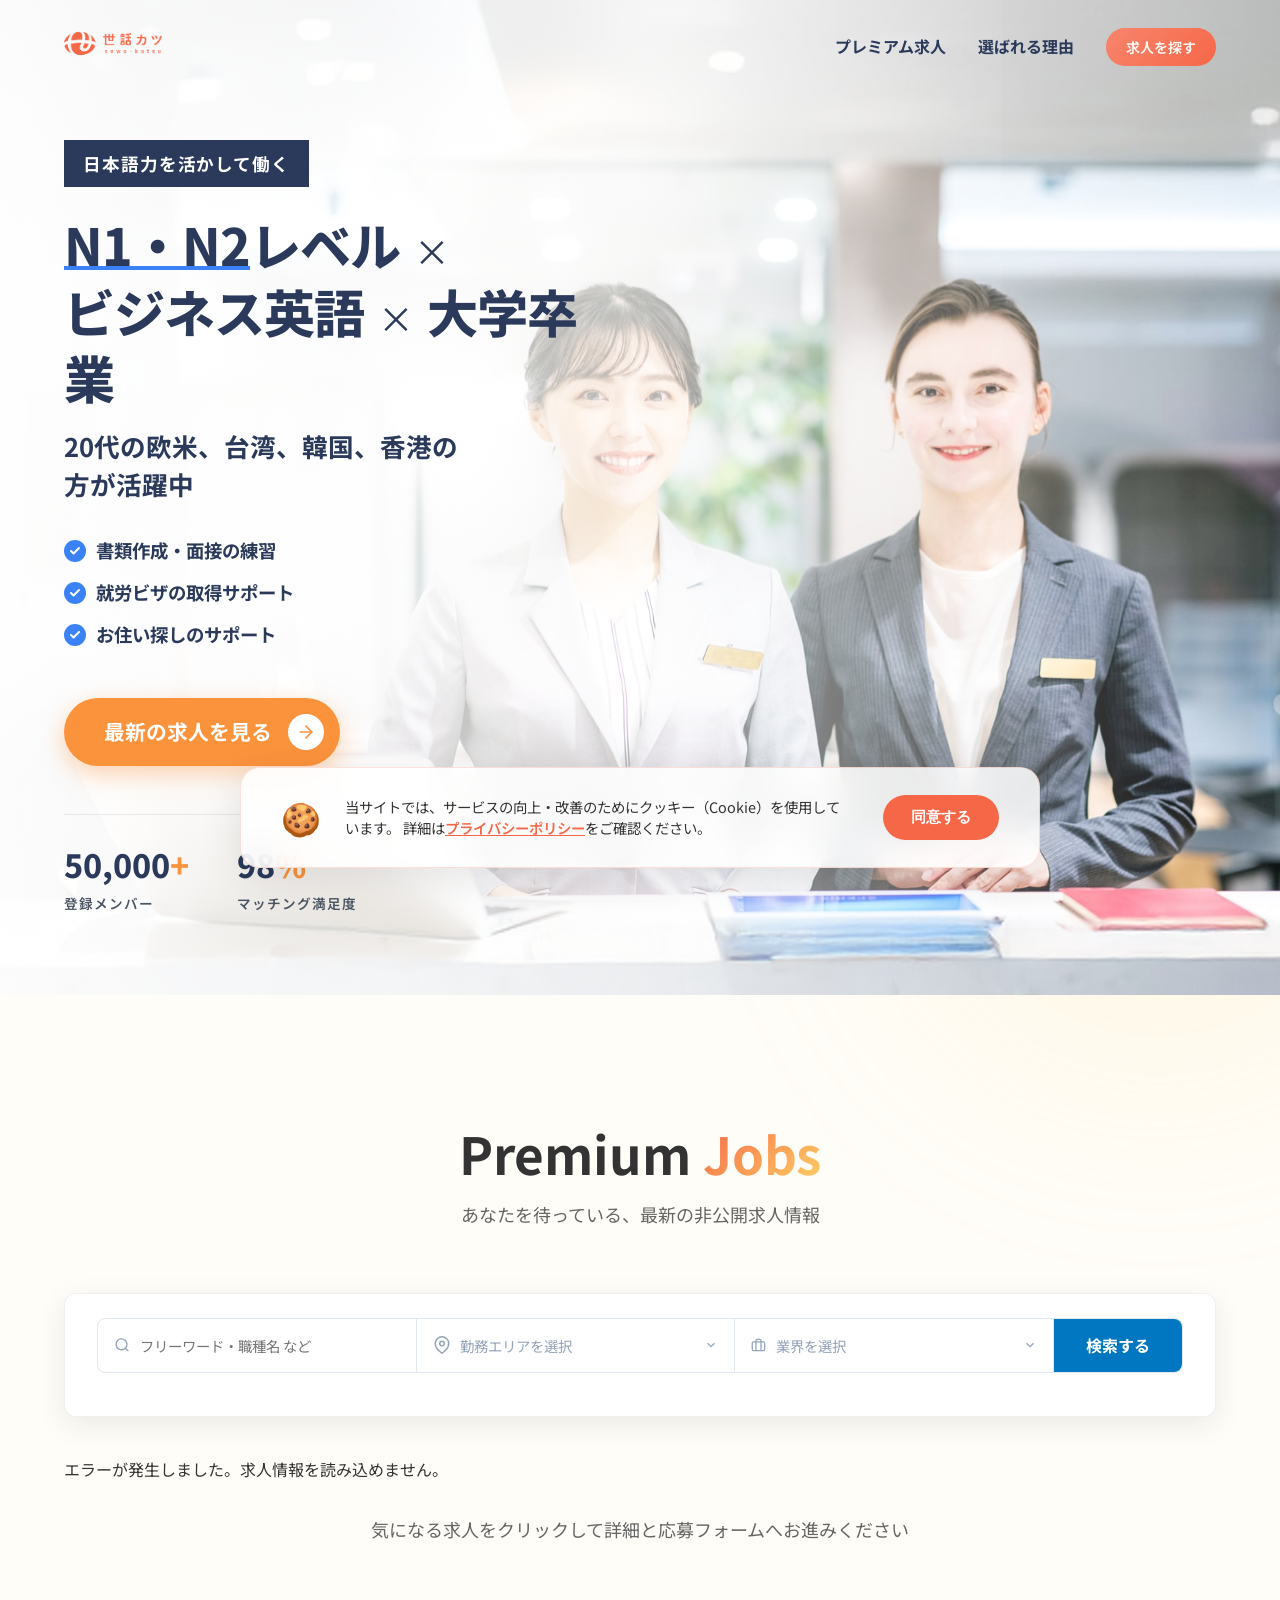
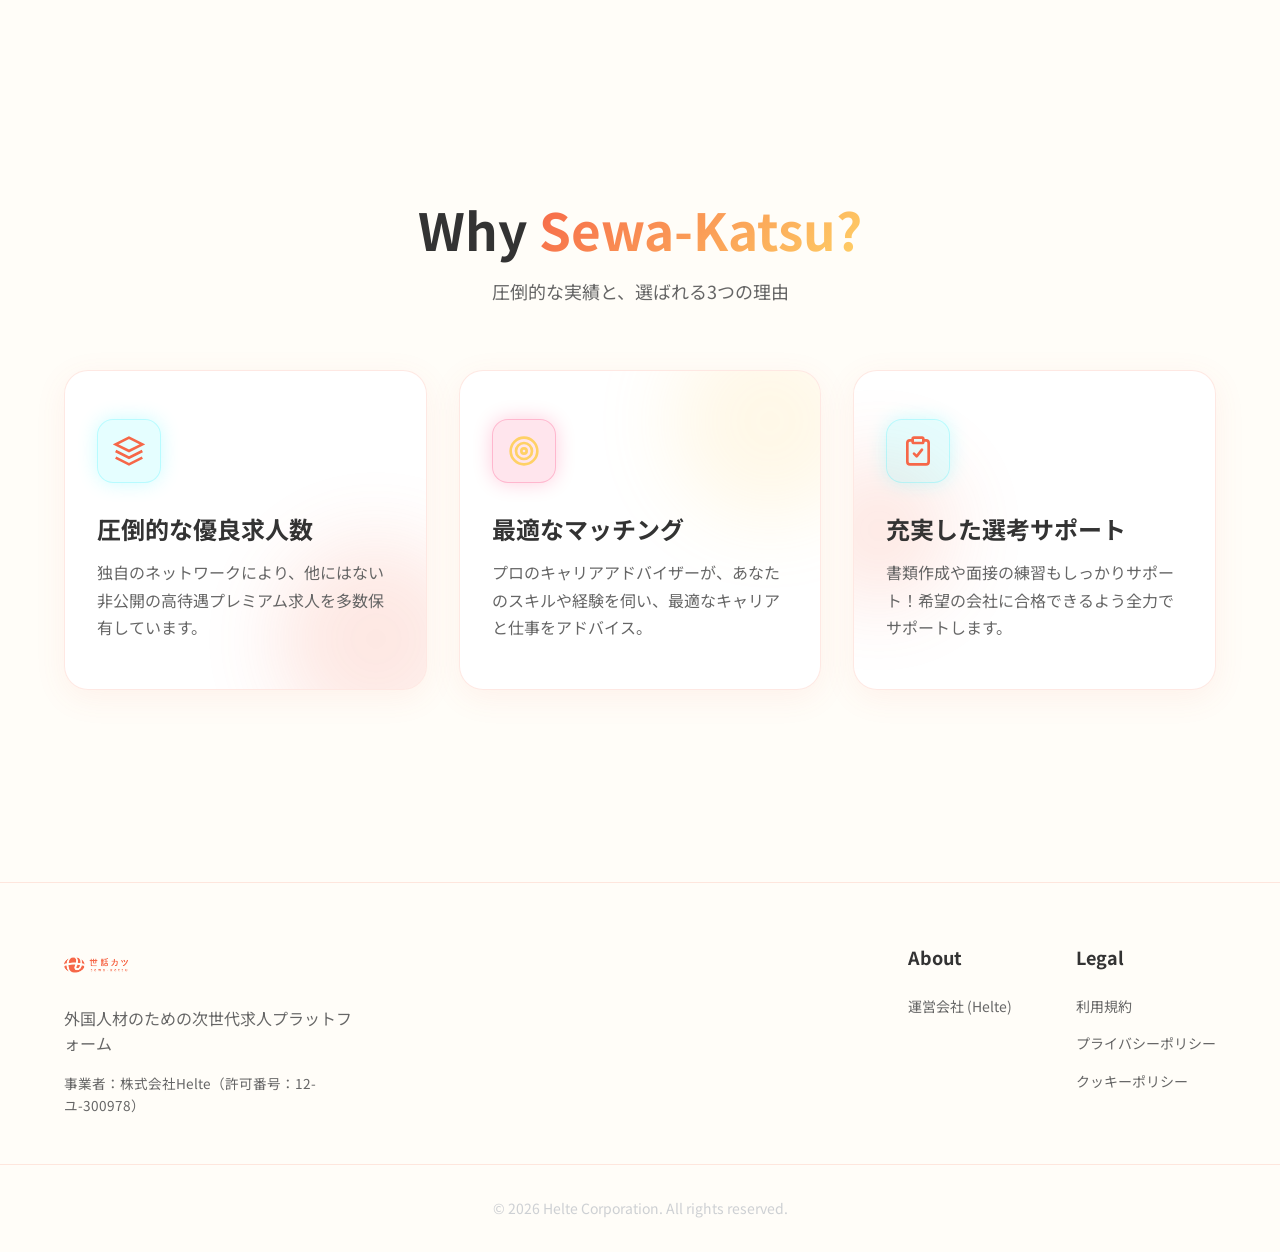
==== commit 194d6bef: "UI: ファーストビューの復元、PC/スマホ両対応の検索UI実装、47都道府県LIKE検索対応" ====
--- a/index.html
+++ b/index.html
@@ -68,27 +68,115 @@
     </header>
 
     <main>
-        <!-- Hero Section (Ikyu Style) -->
+        <!-- Hero Section -->
         <section class="hero view-section"
-            style="position: relative; overflow: hidden; padding-top: 140px; padding-bottom: 100px; min-height: 55vh; display: flex; align-items: flex-start; background: url('assets/images/mv-img.jpg') center center/cover no-repeat;">
-
-            <!-- Dark overlay -->
-            <div class="hero-overlay"
-                style="position: absolute; inset: 0; background: linear-gradient(to bottom, rgba(0,0,0,0.35) 0%, rgba(0,0,0,0.25) 100%); z-index: 1;">
-            </div>
-
-            <!-- Hero Text (upper-left like Ikyu) -->
+            style="position: relative; overflow: hidden; padding-top: 140px; padding-bottom: 80px; min-height: 100vh; display: flex; align-items: center; background: url('assets/images/mv-img.jpg') center right/cover no-repeat;">
+
+            <!-- Mobile/Left Gradient for readability on smaller screens -->
+            <div class="hero-overlay-mobile"
+                style="position: absolute; inset: 0; background: linear-gradient(to right, rgba(255,255,255,0.95) 0%, rgba(255,255,255,0.7) 50%, rgba(255,255,255,0) 100%); z-index: 1;">
+            </div>
+
             <div class="container hero-container"
-                style="position: relative; z-index: 10; width: 100%; max-width: 1100px; margin: 0 auto; text-align: left;">
-                
-                <h1 class="hero-title"
-                    style="color: #ffffff; font-weight: 700; font-size: 1.8rem; letter-spacing: 0.02em; line-height: 1.6; margin-bottom: 0.6rem; text-shadow: 0 1px 6px rgba(0,0,0,0.3);">
-                    N1・N2レベルで活きる、プレミアムな日本の求人
-                </h1>
-                <p class="hero-subtitle"
-                    style="color: rgba(255,255,255,0.8); font-size: 0.95rem; font-weight: 400; line-height: 1.8; margin-bottom: 0; text-shadow: 0 1px 4px rgba(0,0,0,0.2);">
-                    欧米・アジアの高度人材に選ばれる非公開求人ネットワーク
-                </p>
+                style="position: relative; z-index: 10; width: 100%; max-width: 1200px; margin: 0 auto; text-align: left;">
+                <div class="hero-content"
+                    style="max-width: 650px; display: flex; flex-direction: column; align-items: flex-start;">
+
+                    <!-- Solid Block Badge -->
+                    <div class="hero-badge"
+                        style="background: #2B3A5A; color: #ffffff; padding: 0.6rem 1.2rem; font-size: 1.1rem; font-weight: 700; letter-spacing: 0.05em; margin-bottom: 1.5rem; display: inline-block;">
+                        日本語力を活かして働く
+                    </div>
+
+                    <!-- Main Title -->
+                    <h1 class="hero-title"
+                        style="color: #2B3A5A; font-weight: 800; font-size: clamp(2.2rem, 4vw, 3.5rem); letter-spacing: -0.02em; line-height: 1.3; margin-bottom: 1rem;">
+                        <span style="position: relative; display: inline-block;">
+                            N1・N2
+                            <span
+                                style="position: absolute; bottom: 8px; left: 0; width: 100%; height: 4px; background-color: #3b82f6; z-index: -1;"></span>
+                        </span>レベル <span style="font-size: 0.7em; font-weight: 400; margin: 0 0.2rem;">×</span><br>
+                        ビジネス英語 <span style="font-size: 0.7em; font-weight: 400; margin: 0 0.2rem;">×</span> 大学卒業
+                    </h1>
+
+                    <!-- Subtitle -->
+                    <p class="hero-subtitle"
+                        style="color: #2B3A5A; font-size: clamp(1.2rem, 2vw, 1.8rem); font-weight: 700; line-height: 1.5; margin-bottom: 2rem;">
+                        20代の欧米、台湾、韓国、香港の<br>方が活躍中
+                    </p>
+
+                    <!-- Features List -->
+                    <ul class="hero-features-list"
+                        style="list-style: none; padding: 0; margin: 0 0 3rem 0; display: flex; flex-direction: column; gap: 0.8rem;">
+                        <li
+                            style="display: flex; align-items: center; gap: 0.6rem; font-size: 1.15rem; color: #2B3A5A; font-weight: 700;">
+                            <span
+                                style="display: flex; align-items: center; justify-content: center; width: 22px; height: 22px; background: #3b82f6; color: #ffffff; border-radius: 50%;">
+                                <svg width="12" height="12" viewBox="0 0 24 24" fill="none" stroke="currentColor"
+                                    stroke-width="4" stroke-linecap="round" stroke-linejoin="round">
+                                    <polyline points="20 6 9 17 4 12"></polyline>
+                                </svg>
+                            </span>
+                            書類作成・面接の練習
+                        </li>
+                        <li
+                            style="display: flex; align-items: center; gap: 0.6rem; font-size: 1.15rem; color: #2B3A5A; font-weight: 700;">
+                            <span
+                                style="display: flex; align-items: center; justify-content: center; width: 22px; height: 22px; background: #3b82f6; color: #ffffff; border-radius: 50%;">
+                                <svg width="12" height="12" viewBox="0 0 24 24" fill="none" stroke="currentColor"
+                                    stroke-width="4" stroke-linecap="round" stroke-linejoin="round">
+                                    <polyline points="20 6 9 17 4 12"></polyline>
+                                </svg>
+                            </span>
+                            就労ビザの取得サポート
+                        </li>
+                        <li
+                            style="display: flex; align-items: center; gap: 0.6rem; font-size: 1.15rem; color: #2B3A5A; font-weight: 700;">
+                            <span
+                                style="display: flex; align-items: center; justify-content: center; width: 22px; height: 22px; background: #3b82f6; color: #ffffff; border-radius: 50%;">
+                                <svg width="12" height="12" viewBox="0 0 24 24" fill="none" stroke="currentColor"
+                                    stroke-width="4" stroke-linecap="round" stroke-linejoin="round">
+                                    <polyline points="20 6 9 17 4 12"></polyline>
+                                </svg>
+                            </span>
+                            お住い探しのサポート
+                        </li>
+                    </ul>
+
+                    <!-- CTA Button matching the reference -->
+                    <div class="hero-actions" style="margin-bottom: 3rem;">
+                        <a href="#jobs" class="btn"
+                            style="display: inline-flex; align-items: center; justify-content: space-between; gap: 1rem; background: #fb923c; color: #fff; padding: 1rem 1rem 1rem 2.5rem; border-radius: 100px; font-weight: 700; font-size: 1.3rem; box-shadow: 0 8px 25px rgba(251, 146, 60, 0.4); text-decoration: none; transition: transform 0.3s ease;">
+                            最新の求人を見る
+                            <span
+                                style="display: flex; align-items: center; justify-content: center; width: 36px; height: 36px; background: #ffffff; color: #fb923c; border-radius: 50%;">
+                                <svg width="20" height="20" viewBox="0 0 24 24" fill="none" stroke="currentColor"
+                                    stroke-width="2" stroke-linecap="round" stroke-linejoin="round">
+                                    <line x1="5" y1="12" x2="19" y2="12"></line>
+                                    <polyline points="12 5 19 12 12 19"></polyline>
+                                </svg>
+                            </span>
+                        </a>
+                    </div>
+
+                    <!-- Subtle Stats for context (kept but styled dark) -->
+                    <div class="hero-stats"
+                        style="display: flex; gap: 3rem; padding-top: 1.5rem; border-top: 1px solid rgba(43, 58, 90, 0.1);">
+                        <div class="stat-item">
+                            <span class="stat-value"
+                                style="color: #2B3A5A; font-size: 2rem; font-weight: 800;">50,000<span
+                                    style="color: #fb923c;">+</span></span>
+                            <span class="stat-label"
+                                style="display: block; font-size: 0.85rem; color: #4b5563; font-weight: 600; margin-top: 0.2rem;">登録メンバー</span>
+                        </div>
+                        <div class="stat-item">
+                            <span class="stat-value" style="color: #2B3A5A; font-size: 2rem; font-weight: 800;">98<span
+                                    style="color: #fb923c;">%</span></span>
+                            <span class="stat-label"
+                                style="display: block; font-size: 0.85rem; color: #4b5563; font-weight: 600; margin-top: 0.2rem;">マッチング満足度</span>
+                        </div>
+                    </div>
+                </div>
             </div>
         </section>
 
@@ -104,19 +192,19 @@
                 <div class="ikyu-search-card reveal" style="background: #ffffff; border-radius: 12px; padding: 1.5rem 2rem; box-shadow: 0 8px 30px rgba(0, 0, 0, 0.08); border: 1px solid rgba(0,0,0,0.06); margin-bottom: 2.5rem; position: relative;">
                     
                     <!-- Row 1: Input fields + Search Button -->
-                    <div style="display: grid; grid-template-columns: 1fr 1fr 1fr auto; gap: 0; align-items: stretch; border: 1px solid #e2e8f0; border-radius: 8px;">
+                    <div class="ikyu-search-grid">
                         
                         <!-- Freeword -->
-                        <div style="display: flex; align-items: center; gap: 0.6rem; padding: 0.9rem 1rem; border-right: 1px solid #e2e8f0;">
+                        <div class="ikyu-search-field">
                             <svg width="18" height="18" viewBox="0 0 24 24" fill="none" stroke="#94a3b8" stroke-width="2"><circle cx="11" cy="11" r="8"></circle><line x1="21" y1="21" x2="16.65" y2="16.65"></line></svg>
                             <input type="text" id="search-freeword" placeholder="フリーワード・職種名 など" style="border: none; outline: none; width: 100%; font-size: 0.9rem; color: #2B3A5A; font-family: inherit;">
                         </div>
 
                         <!-- Area Select -->
-                        <div style="display: flex; align-items: center; gap: 0.6rem; padding: 0.9rem 1rem; border-right: 1px solid #e2e8f0; cursor: pointer; position: relative;" id="area-select-wrapper">
+                        <div class="ikyu-search-field area-wrapper" id="area-select-wrapper">
                             <svg width="18" height="18" viewBox="0 0 24 24" fill="none" stroke="#94a3b8" stroke-width="2"><path d="M21 10c0 7-9 13-9 13s-9-6-9-13a9 9 0 0 1 18 0z"></path><circle cx="12" cy="10" r="3"></circle></svg>
-                            <div id="area-select-display" style="font-size: 0.9rem; color: #94a3b8; flex: 1; user-select: none;">勤務エリアを選択</div>
-                            <svg width="14" height="14" viewBox="0 0 24 24" fill="none" stroke="#94a3b8" stroke-width="2"><polyline points="6 9 12 15 18 9"></polyline></svg>
+                            <div id="area-select-display" style="font-size: 0.9rem; color: #94a3b8; flex: 1; user-select: none; white-space: nowrap; overflow: hidden; text-overflow: ellipsis;">勤務エリアを選択</div>
+                            <svg width="14" height="14" viewBox="0 0 24 24" fill="none" stroke="#94a3b8" stroke-width="2" class="arrow-icon"><polyline points="6 9 12 15 18 9"></polyline></svg>
                             <!-- Dropdown -->
                             <div id="area-dropdown" style="display: none; position: absolute; top: 100%; left: 0; right: 0; background: #fff; border: 1px solid #e2e8f0; border-radius: 0 0 8px 8px; box-shadow: 0 10px 30px rgba(0,0,0,0.12); max-height: 280px; overflow-y: auto; z-index: 100;">
                                 <!-- JS will populate -->
@@ -124,7 +212,7 @@
                         </div>
 
                         <!-- Industry Select -->
-                        <div style="display: flex; align-items: center; gap: 0.6rem; padding: 0.9rem 1rem; border-right: 1px solid #e2e8f0;">
+                        <div class="ikyu-search-field">
                             <svg width="18" height="18" viewBox="0 0 24 24" fill="none" stroke="#94a3b8" stroke-width="2"><rect x="2" y="7" width="20" height="14" rx="2" ry="2"></rect><path d="M16 21V5a2 2 0 0 0-2-2h-4a2 2 0 0 0-2 2v16"></path></svg>
                             <select id="search-industry" style="border: none; outline: none; width: 100%; font-size: 0.9rem; color: #94a3b8; font-family: inherit; background: transparent; cursor: pointer; -webkit-appearance: none; appearance: none;">
                                 <option value="">業界を選択</option>
@@ -133,11 +221,11 @@
                         </div>
 
                         <!-- Search Button -->
-                        <button type="button" id="search-btn" style="background: #0077c0; color: #fff; border: none; padding: 0.9rem 2rem; font-size: 1rem; font-weight: 700; cursor: pointer; font-family: inherit; white-space: nowrap; transition: background 0.2s; border-radius: 0 8px 8px 0;">検索する</button>
+                        <button type="button" id="search-btn" class="ikyu-search-button">検索する</button>
                     </div>
 
                     <!-- Row 2: Checkbox filters -->
-                    <div id="checkbox-filters" style="display: flex; align-items: center; gap: 1.5rem; padding-top: 0.8rem; flex-wrap: wrap; font-size: 0.85rem; color: #64748b;">
+                    <div id="checkbox-filters" class="ikyu-checkbox-filters">
                     </div>
                 </div>
 
--- a/css/style.css
+++ b/css/style.css
@@ -1811,4 +1811,93 @@
     .btn-cookie-accept {
         width: 100%;
     }
-}+}
+/* =========================================
+   Ikyu Search Card Responsive Styles
+========================================= */
+.ikyu-search-card {
+    padding: 1.5rem 2rem;
+}
+
+.ikyu-search-grid {
+    display: grid;
+    grid-template-columns: 1fr 1fr 1fr auto;
+    gap: 0;
+    align-items: stretch;
+    border: 1px solid #e2e8f0;
+    border-radius: 8px;
+}
+
+.ikyu-search-field {
+    display: flex;
+    align-items: center;
+    gap: 0.6rem;
+    padding: 0.9rem 1rem;
+    border-right: 1px solid #e2e8f0;
+}
+
+.ikyu-search-field.area-wrapper {
+    cursor: pointer;
+    position: relative;
+}
+
+.ikyu-search-button {
+    background: #0077c0;
+    color: #fff;
+    border: none;
+    padding: 0.9rem 2rem;
+    font-size: 1rem;
+    font-weight: 700;
+    cursor: pointer;
+    font-family: inherit;
+    white-space: nowrap;
+    transition: background 0.2s;
+    border-radius: 0 8px 8px 0;
+}
+
+.ikyu-checkbox-filters {
+    display: flex;
+    align-items: center;
+    gap: 1.5rem;
+    padding-top: 1.2rem;
+    flex-wrap: wrap;
+    font-size: 0.85rem;
+    color: #64748b;
+}
+
+/* Mobile Responsiveness for Search Card */
+@media (max-width: 900px) {
+    .ikyu-search-card {
+        padding: 1.2rem 1rem;
+        margin-left: -1rem;
+        margin-right: -1rem;
+        border-radius: 0;
+        border-left: none;
+        border-right: none;
+    }
+    .ikyu-search-grid {
+        grid-template-columns: 1fr;
+        border-radius: 8px;
+    }
+    .ikyu-search-field {
+        border-right: none;
+        border-bottom: 1px solid #e2e8f0;
+    }
+    .ikyu-search-button {
+        border-radius: 0 0 8px 8px;
+        padding: 1rem 2rem;
+    }
+    .ikyu-checkbox-filters {
+        gap: 0.8rem;
+        padding-top: 1rem;
+    }
+    .ikyu-checkbox-filters label {
+        width: 48%; /* 2 columns on mobile */
+        margin: 0;
+    }
+    #filter-more-btn {
+        width: 100%;
+        justify-content: flex-end;
+        margin-top: 0.5rem;
+    }
+}
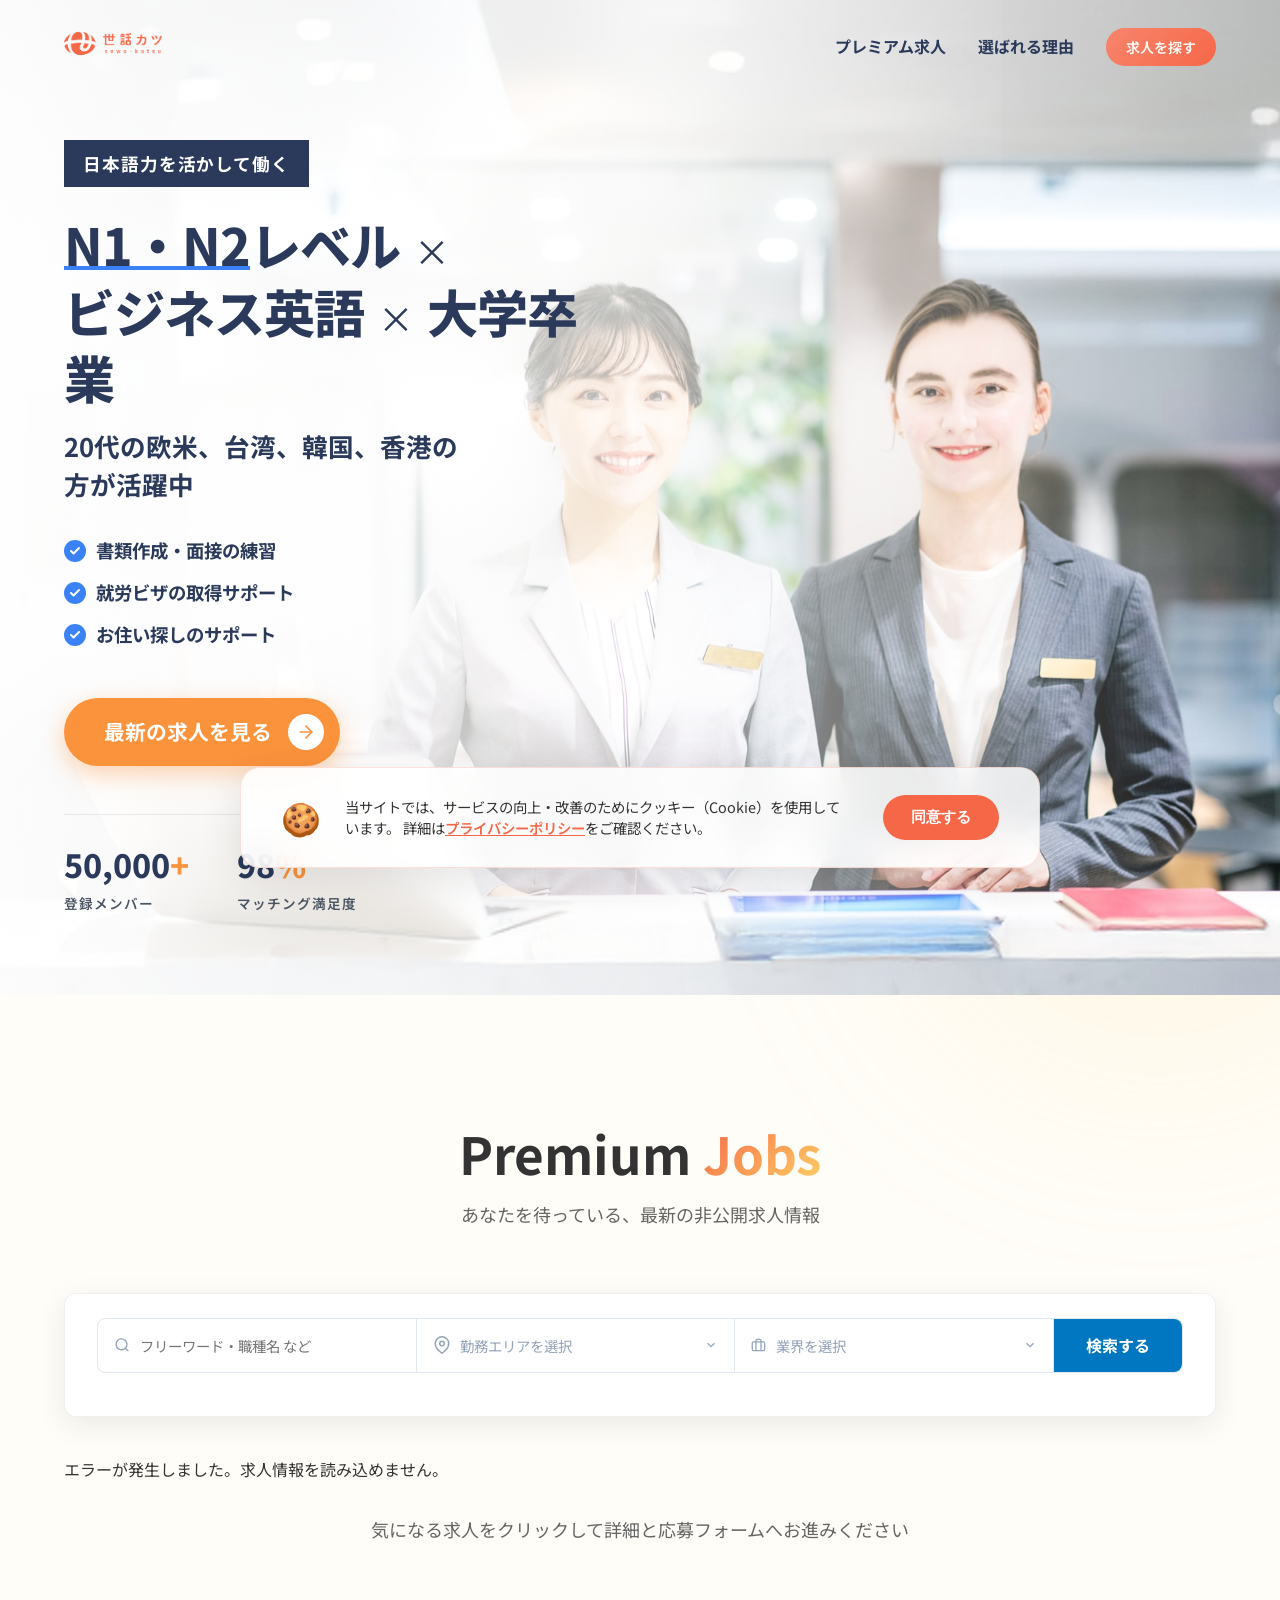
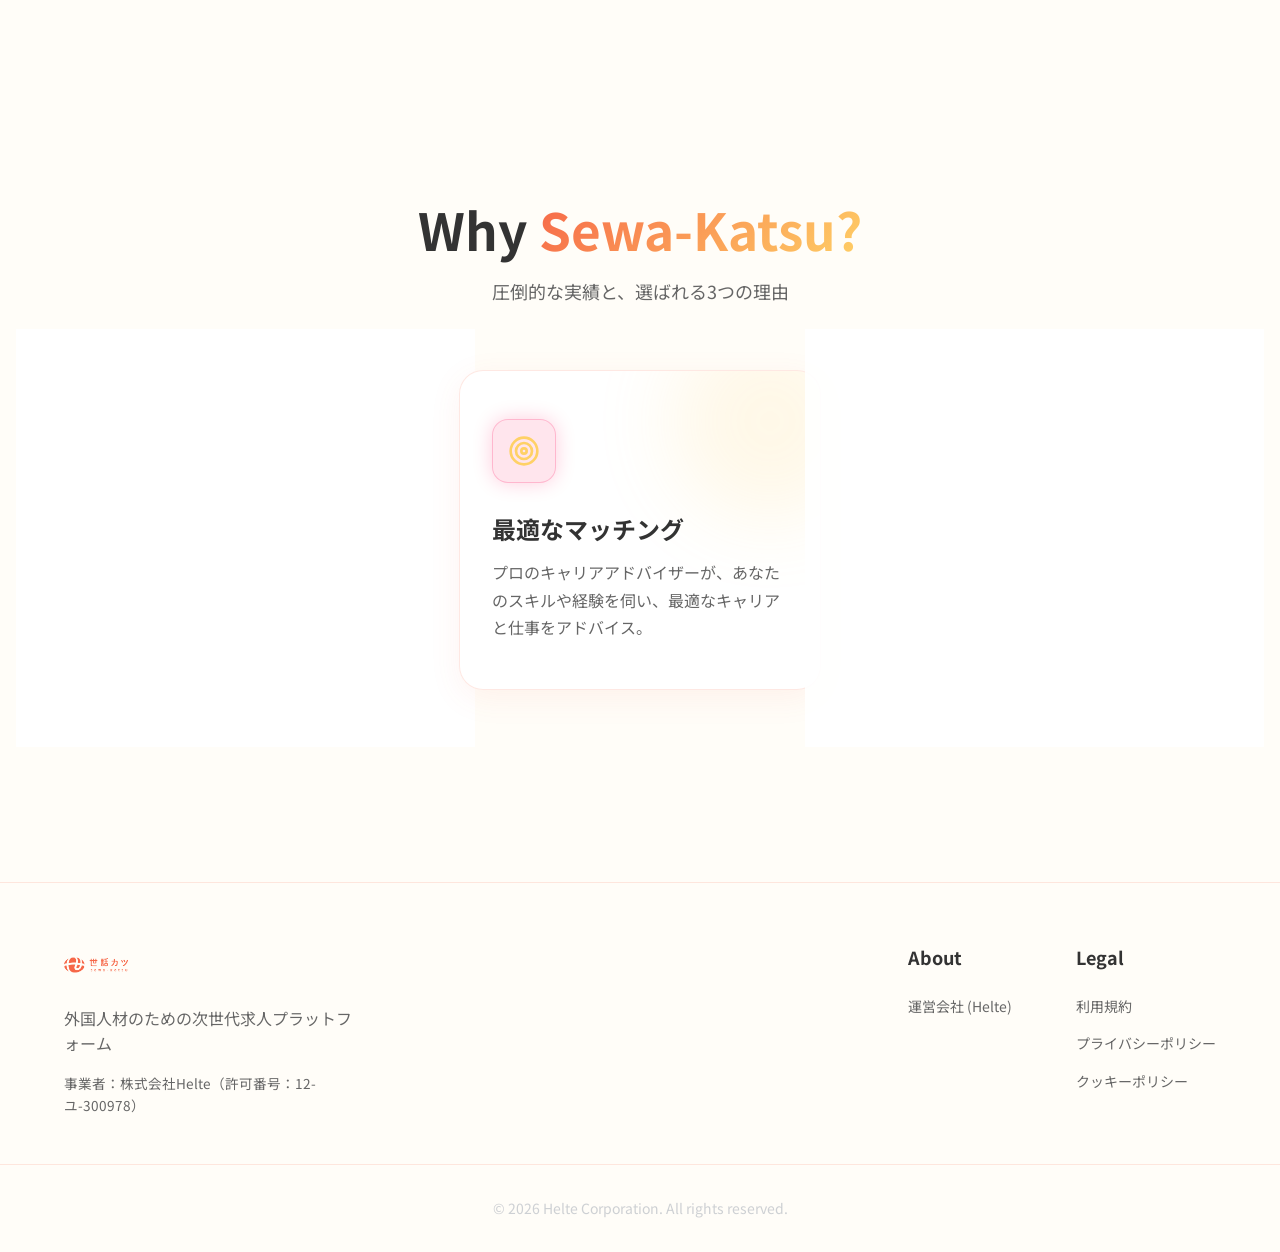
==== commit fccf2117: "fix: restore tracking params to URL bar and fix hash/query ordering bug - Restore sessionStorage par" ====
--- a/index.html
+++ b/index.html
@@ -34,7 +34,7 @@
         rel="stylesheet">
 
     <!-- Custom CSS -->
-    <link rel="stylesheet" href="css/style.css?v=2.1">
+    <link rel="stylesheet" href="css/style.css?v=2.3">
 
     <!-- Microsoft Clarity -->
     <script type="text/javascript">
@@ -44,6 +44,33 @@
             y=l.getElementsByTagName(r)[0];y.parentNode.insertBefore(t,y);
         })(window, document, "clarity", "script", "t0pcptw5q1");
     </script>
+
+    <!-- Google Ads (gtag.js) -->
+    <script async src="https://www.googletagmanager.com/gtag/js?id=AW-11308666176"></script>
+    <script>
+        window.dataLayer = window.dataLayer || [];
+        function gtag(){dataLayer.push(arguments);}
+        gtag('js', new Date());
+        gtag('config', 'AW-11308666176');
+    </script>
+
+    <!-- Meta Pixel Code -->
+    <script>
+    !function(f,b,e,v,n,t,s)
+    {if(f.fbq)return;n=f.fbq=function(){n.callMethod?
+    n.callMethod.apply(n,arguments):n.queue.push(arguments)};
+    if(!f._fbq)f._fbq=n;n.push=n;n.loaded=!0;n.version='2.0';
+    n.queue=[];t=b.createElement(e);t.async=!0;
+    t.src=v;s=b.getElementsByTagName(e)[0];
+    s.parentNode.insertBefore(t,s)}(window, document,'script',
+    'https://connect.facebook.net/en_US/fbevents.js');
+    fbq('init', '308808318559253');
+    fbq('track', 'PageView');
+    </script>
+    <noscript><img height="1" width="1" style="display:none"
+    src="https://www.facebook.com/tr?id=308808318559253&ev=PageView&noscript=1"
+    /></noscript>
+    <!-- End Meta Pixel Code -->
 </head>
 
 <body>
@@ -340,6 +367,7 @@
     </footer>
 
     <!-- App Scripts -->
+    <script src="js/url-params.js?v=1.1"></script>
     <script src="js/app.js?v=2.1"></script>
 
     <!-- Cookie Consent Banner -->
--- a/css/style.css
+++ b/css/style.css
@@ -863,6 +863,58 @@
     background: #FFEEEB;
     color: #F66748;
     border: 1px solid #FFD8D0;
+}
+
+/* =========================================
+   SPEECH-BUBBLE TAG BADGES (B Column)
+========================================= */
+.bubble-badges-row {
+    display: flex;
+    flex-wrap: wrap;
+    gap: 0.5rem;
+    margin-bottom: 0.75rem;
+    position: relative;
+    z-index: 10;
+}
+
+.bubble-badge {
+    position: relative;
+    display: inline-block;
+    padding: 0.35rem 0.85rem;
+    font-size: 0.78rem;
+    font-weight: 700;
+    border-radius: 12px 12px 12px 2px;
+    line-height: 1.3;
+    white-space: nowrap;
+    box-shadow: 0 2px 8px rgba(0, 0, 0, 0.08);
+}
+
+/* NEW! → warm yellow/gold */
+.bubble-badge.bubble-new {
+    background: linear-gradient(135deg, #FFF7E1, #FFF0C8);
+    color: #B8860B;
+    border: 1px solid #FFE4A0;
+}
+
+/* 急募 → coral red */
+.bubble-badge.bubble-urgent {
+    background: linear-gradient(135deg, #FFF0ED, #FFE4DF);
+    color: #D94F2B;
+    border: 1px solid #FFCFC5;
+}
+
+/* Default info → teal/green (trustworthy, friendly) */
+.bubble-badge.bubble-info {
+    background: linear-gradient(135deg, #E8F8F5, #D1F2EB);
+    color: #0E8C6E;
+    border: 1px solid #B2EBDA;
+}
+
+@media (max-width: 480px) {
+    .bubble-badge {
+        font-size: 0.72rem;
+        padding: 0.3rem 0.7rem;
+    }
 }
 
 .job-title-updated {
@@ -1901,3 +1953,106 @@
         margin-top: 0.5rem;
     }
 }
+
+/* =========================================
+   MOBILE DESIGN FIXES
+========================================= */
+
+/* --- Hero Section Mobile Fix --- */
+@media (max-width: 768px) {
+    .hero {
+        min-height: auto !important;
+        padding-top: 100px !important;
+        padding-bottom: 40px !important;
+    }
+
+    .hero-container {
+        grid-template-columns: 1fr !important;
+        gap: 0 !important;
+        padding: 0 1rem !important;
+    }
+
+    .hero-content {
+        max-width: 100% !important;
+        align-items: flex-start !important;
+    }
+
+    /* Hero badge */
+    .hero-badge {
+        font-size: 0.85rem !important;
+        padding: 0.4rem 0.9rem !important;
+        margin-bottom: 1rem !important;
+    }
+
+    /* Hero title - prevent overflow */
+    .hero-title,
+    .hero h1 {
+        font-size: 1.6rem !important;
+        line-height: 1.4 !important;
+        word-break: keep-all !important;
+        overflow-wrap: break-word !important;
+    }
+
+    /* Hero subtitle */
+    .hero-subtitle,
+    .hero .hero-subtitle {
+        font-size: 1rem !important;
+        line-height: 1.5 !important;
+        margin-bottom: 1.5rem !important;
+    }
+
+    /* Hero features list */
+    .hero-features-list,
+    .hero ul {
+        margin-bottom: 2rem !important;
+        gap: 0.6rem !important;
+    }
+
+    .hero-features-list li,
+    .hero ul li {
+        font-size: 0.95rem !important;
+    }
+
+    /* Hero CTA button */
+    .hero-actions .btn,
+    .hero .hero-actions a {
+        font-size: 1rem !important;
+        padding: 0.8rem 1.5rem !important;
+    }
+
+    /* Hero stats */
+    .hero-stats {
+        gap: 2rem !important;
+        flex-direction: row !important;
+        padding-top: 1rem !important;
+    }
+
+    .hero-stats .stat-value {
+        font-size: 1.5rem !important;
+    }
+
+    .hero-stats .stat-label {
+        font-size: 0.75rem !important;
+    }
+
+    /* Overlay gradient - stronger on mobile for readability */
+    .hero-overlay-mobile {
+        background: linear-gradient(to right, rgba(255,255,255,0.97) 0%, rgba(255,255,255,0.9) 60%, rgba(255,255,255,0.3) 100%) !important;
+    }
+}
+
+/* --- Checkbox Filter Overflow Fix --- */
+@media (max-width: 900px) {
+    .ikyu-checkbox-filters label {
+        white-space: normal !important;
+        word-break: break-all;
+        line-height: 1.4;
+        font-size: 0.8rem;
+    }
+}
+
+@media (max-width: 480px) {
+    .ikyu-checkbox-filters label {
+        width: 100% !important;
+    }
+}
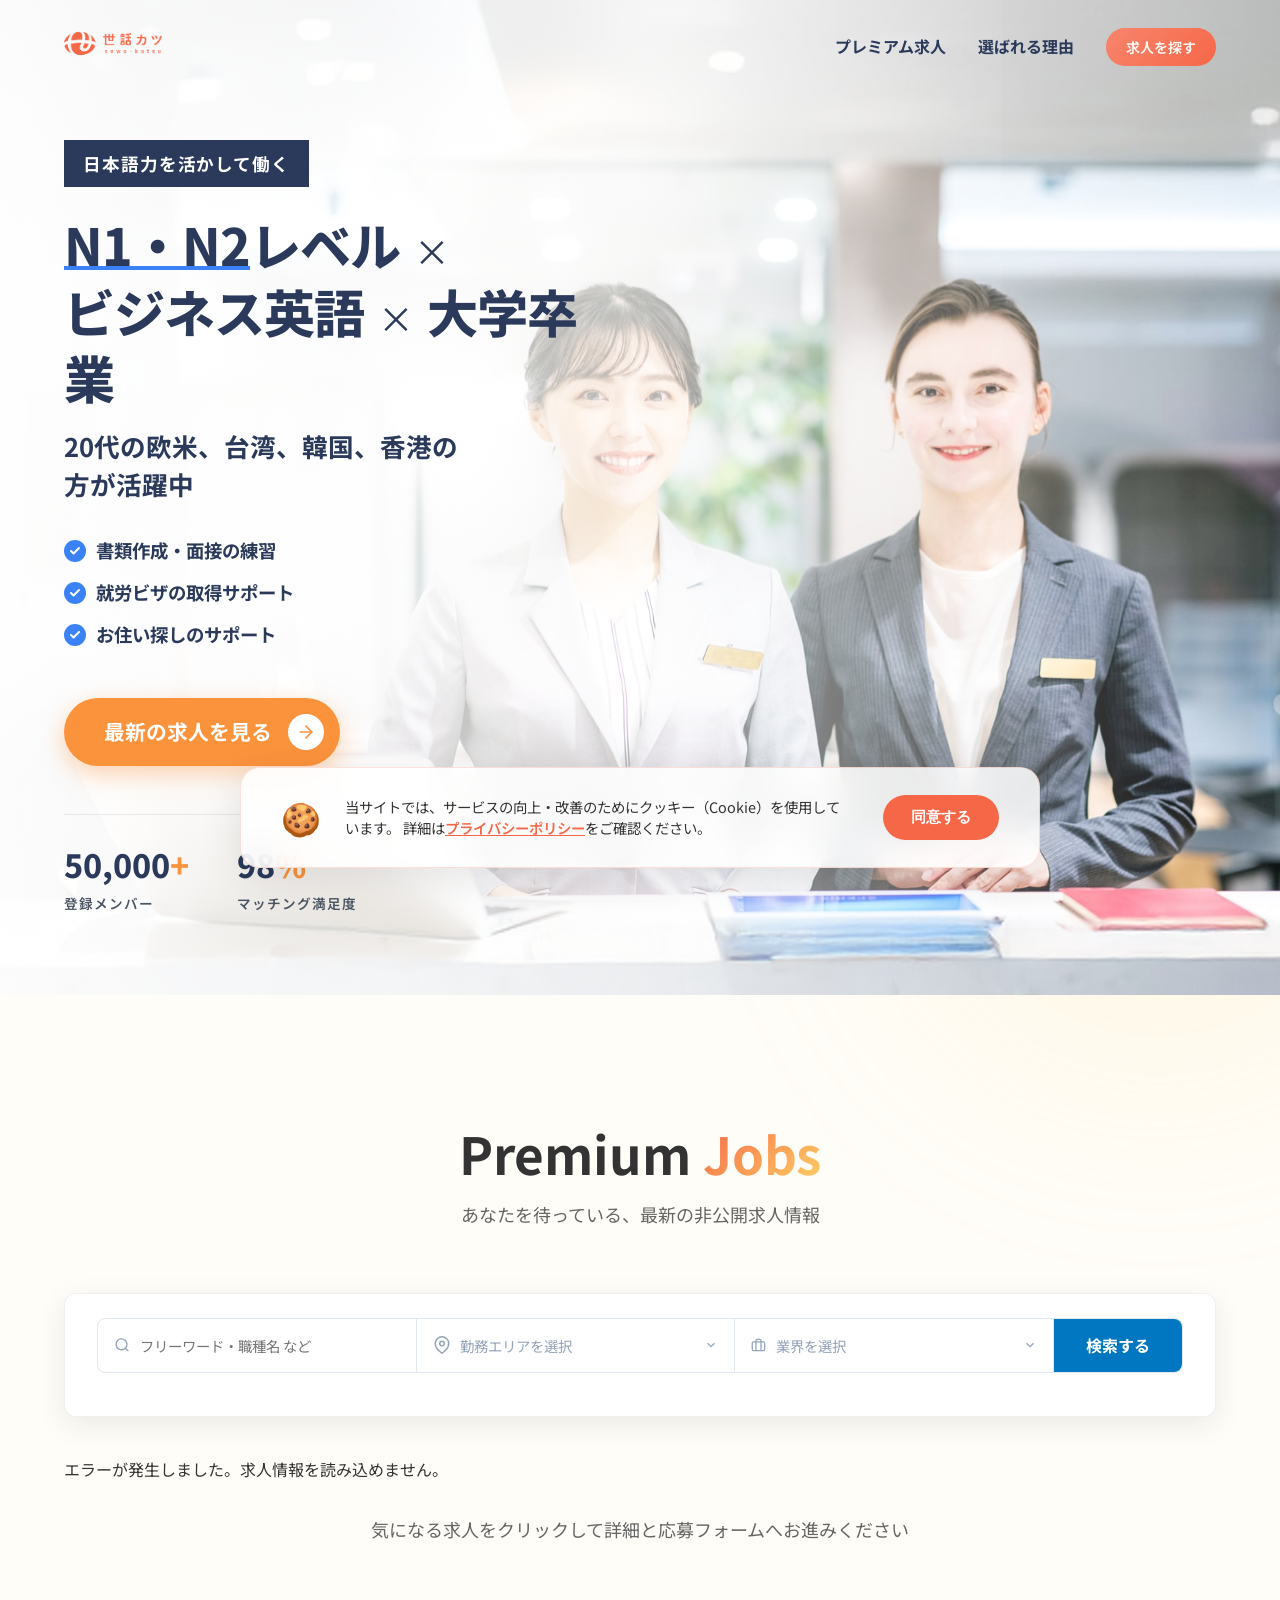
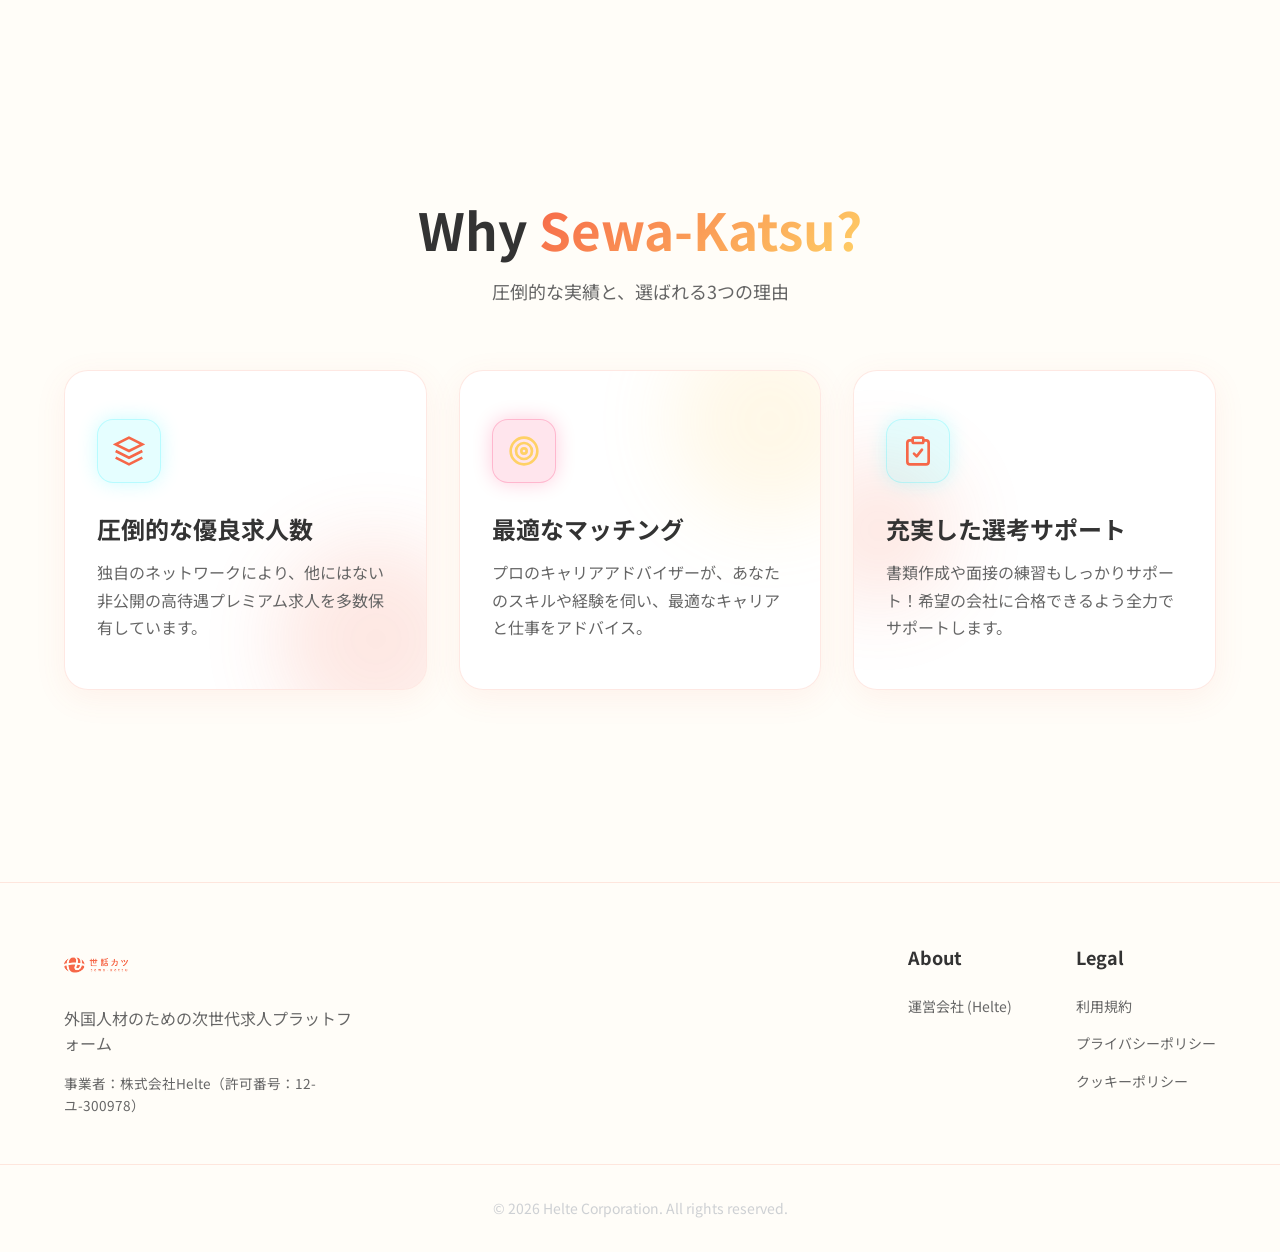
==== commit 06987129: "fix: add static HTML fallback for crawlers and fix canonical URLs - Embed 6 static job cards in inde" ====
--- a/index.html
+++ b/index.html
@@ -10,21 +10,21 @@
     <meta name="keywords" content="外国人 転職, 日本 就職, N1 N2 求人, グローバル人材, 世話カツ, Sewa-Katsu, 外国人採用">
 
     <!-- Canonical URL -->
-    <link rel="canonical" href="https://sewa-katsu.helte.jp/">
+    <link rel="canonical" href="https://sewa-katsu-lp-sd.helte.jp/">
 
     <!-- Open Graph / Facebook -->
     <meta property="og:type" content="website">
-    <meta property="og:url" content="https://sewa-katsu.helte.jp/">
+    <meta property="og:url" content="https://sewa-katsu-lp-sd.helte.jp/">
     <meta property="og:title" content="Sewa-Katsu (世話カツ) | 究極のグローバル人材ネットワーク">
     <meta property="og:description" content="N1・N2レベルの日本語力を活かして日本で働く。欧米・アジアの高度人材に選ばれる、プレミアムな非公開求人サイト。">
-    <meta property="og:image" content="https://sewa-katsu.helte.jp/assets/images/ogp-main.jpg">
+    <meta property="og:image" content="https://sewa-katsu-lp-sd.helte.jp/assets/images/ogp-main.jpg">
 
     <!-- Twitter -->
     <meta property="twitter:card" content="summary_large_image">
-    <meta property="twitter:url" content="https://sewa-katsu.helte.jp/">
+    <meta property="twitter:url" content="https://sewa-katsu-lp-sd.helte.jp/">
     <meta property="twitter:title" content="Sewa-Katsu (世話カツ) | 究極のグローバル人材ネットワーク">
     <meta property="twitter:description" content="N1・N2レベルの日本語力を活かして日本で働く。欧米・アジアの高度人材に選ばれる、プレミアムな非公開求人サイト。">
-    <meta property="twitter:image" content="https://sewa-katsu.helte.jp/assets/images/ogp-main.jpg">
+    <meta property="twitter:image" content="https://sewa-katsu-lp-sd.helte.jp/assets/images/ogp-main.jpg">
 
     <!-- Google Fonts -->
     <link rel="preconnect" href="https://fonts.googleapis.com">
@@ -258,11 +258,130 @@
 
                 <!-- Dynamic Job Cards Container -->
                 <div class="jobs-grid" id="jobs-container">
-                    <!-- Cards will be injected here via JavaScript -->
-                    <div class="loading-state">
-                        <div class="spinner"></div>
-                        <p>Loading premium jobs...</p>
-                    </div>
+
+                    <!-- 静的な求人カード（クローラー用 + JS読み込み前のフォールバック） -->
+                    <!-- app.jsが読み込まれるとJavaScriptがこの中身を自動的に上書きする -->
+
+                    <div class="job-card glass-panel">
+                        <div class="bubble-badges-row">
+                            <span class="bubble-badge bubble-info">海外から応募OK!!</span>
+                        </div>
+                        <h3 class="job-title-updated">北海道/未経験の方歓迎【フロント・接客】日本の「おもてなし」を世界へ広める仕事</h3>
+                        <p class="job-id-updated">求人ID: sewa-kw-00001</p>
+                        <div class="job-card-tags" style="display: flex; flex-wrap: wrap; gap: 0.5rem; margin-bottom: 1.2rem;">
+                            <span class="job-tag-styled">#技術・人文知識・国際業務</span>
+                            <span class="job-tag-styled">#正社員</span>
+                            <span class="job-tag-styled">#ホテル業界</span>
+                            <span class="job-tag-styled">#北海道</span>
+                        </div>
+                        <div class="job-details-list">
+                            <div class="detail-item">勤務地: 北海道</div>
+                            <div class="detail-item">年収: 300万円 〜 450万円（経験により優遇）</div>
+                            <div class="detail-item">語学力を活かしたい方。日本でキャリアを築きたい方。</div>
+                        </div>
+                        <a href="job-detail.html?id=sewa-kw-00001" class="btn job-action">詳細を見る</a>
+                    </div>
+
+                    <div class="job-card glass-panel">
+                        <div class="bubble-badges-row">
+                            <span class="bubble-badge bubble-info">海外から応募OK!!</span>
+                        </div>
+                        <h3 class="job-title-updated">千葉県/未経験の方歓迎【フロント・接客】日本の「おもてなし」を世界へ広める仕事</h3>
+                        <p class="job-id-updated">求人ID: sewa-kw-00002</p>
+                        <div class="job-card-tags" style="display: flex; flex-wrap: wrap; gap: 0.5rem; margin-bottom: 1.2rem;">
+                            <span class="job-tag-styled">#技術・人文知識・国際業務</span>
+                            <span class="job-tag-styled">#正社員</span>
+                            <span class="job-tag-styled">#ホテル業界</span>
+                            <span class="job-tag-styled">#千葉県</span>
+                        </div>
+                        <div class="job-details-list">
+                            <div class="detail-item">勤務地: 千葉県</div>
+                            <div class="detail-item">年収: 300万円 〜 450万円（経験により優遇）</div>
+                            <div class="detail-item">語学力を活かしたい方。日本でキャリアを築きたい方。</div>
+                        </div>
+                        <a href="job-detail.html?id=sewa-kw-00002" class="btn job-action">詳細を見る</a>
+                    </div>
+
+                    <div class="job-card glass-panel">
+                        <div class="bubble-badges-row">
+                            <span class="bubble-badge bubble-info">海外から応募OK!!</span>
+                        </div>
+                        <h3 class="job-title-updated">石川県/未経験の方歓迎【フロント・接客】日本の「おもてなし」を世界へ広める仕事</h3>
+                        <p class="job-id-updated">求人ID: sewa-kw-00003</p>
+                        <div class="job-card-tags" style="display: flex; flex-wrap: wrap; gap: 0.5rem; margin-bottom: 1.2rem;">
+                            <span class="job-tag-styled">#技術・人文知識・国際業務</span>
+                            <span class="job-tag-styled">#正社員</span>
+                            <span class="job-tag-styled">#ホテル業界</span>
+                            <span class="job-tag-styled">#石川県</span>
+                        </div>
+                        <div class="job-details-list">
+                            <div class="detail-item">勤務地: 石川県</div>
+                            <div class="detail-item">年収: 300万円 〜 450万円（経験により優遇）</div>
+                            <div class="detail-item">語学力を活かしたい方。日本でキャリアを築きたい方。</div>
+                        </div>
+                        <a href="job-detail.html?id=sewa-kw-00003" class="btn job-action">詳細を見る</a>
+                    </div>
+
+                    <div class="job-card glass-panel">
+                        <div class="bubble-badges-row">
+                            <span class="bubble-badge bubble-info">海外から応募OK!!</span>
+                        </div>
+                        <h3 class="job-title-updated">京都府/未経験の方歓迎【フロント・接客】日本の「おもてなし」を世界へ広める仕事</h3>
+                        <p class="job-id-updated">求人ID: sewa-kw-00004</p>
+                        <div class="job-card-tags" style="display: flex; flex-wrap: wrap; gap: 0.5rem; margin-bottom: 1.2rem;">
+                            <span class="job-tag-styled">#技術・人文知識・国際業務</span>
+                            <span class="job-tag-styled">#正社員</span>
+                            <span class="job-tag-styled">#ホテル業界</span>
+                            <span class="job-tag-styled">#京都府</span>
+                        </div>
+                        <div class="job-details-list">
+                            <div class="detail-item">勤務地: 京都府</div>
+                            <div class="detail-item">年収: 300万円 〜 450万円（経験により優遇）</div>
+                            <div class="detail-item">語学力を活かしたい方。日本でキャリアを築きたい方。</div>
+                        </div>
+                        <a href="job-detail.html?id=sewa-kw-00004" class="btn job-action">詳細を見る</a>
+                    </div>
+
+                    <div class="job-card glass-panel">
+                        <div class="bubble-badges-row">
+                            <span class="bubble-badge bubble-info">海外から応募OK!!</span>
+                        </div>
+                        <h3 class="job-title-updated">大阪府/未経験の方歓迎【フロント・接客】日本の「おもてなし」を世界へ広める仕事</h3>
+                        <p class="job-id-updated">求人ID: sewa-kw-00005</p>
+                        <div class="job-card-tags" style="display: flex; flex-wrap: wrap; gap: 0.5rem; margin-bottom: 1.2rem;">
+                            <span class="job-tag-styled">#技術・人文知識・国際業務</span>
+                            <span class="job-tag-styled">#正社員</span>
+                            <span class="job-tag-styled">#ホテル業界</span>
+                            <span class="job-tag-styled">#大阪府</span>
+                        </div>
+                        <div class="job-details-list">
+                            <div class="detail-item">勤務地: 大阪府</div>
+                            <div class="detail-item">年収: 300万円 〜 450万円（経験により優遇）</div>
+                            <div class="detail-item">語学力を活かしたい方。日本でキャリアを築きたい方。</div>
+                        </div>
+                        <a href="job-detail.html?id=sewa-kw-00005" class="btn job-action">詳細を見る</a>
+                    </div>
+
+                    <div class="job-card glass-panel">
+                        <div class="bubble-badges-row">
+                            <span class="bubble-badge bubble-info">海外から応募OK!!</span>
+                        </div>
+                        <h3 class="job-title-updated">兵庫県/未経験の方歓迎【フロント・接客】日本の「おもてなし」を世界へ広める仕事</h3>
+                        <p class="job-id-updated">求人ID: sewa-kw-00006</p>
+                        <div class="job-card-tags" style="display: flex; flex-wrap: wrap; gap: 0.5rem; margin-bottom: 1.2rem;">
+                            <span class="job-tag-styled">#技術・人文知識・国際業務</span>
+                            <span class="job-tag-styled">#正社員</span>
+                            <span class="job-tag-styled">#ホテル業界</span>
+                            <span class="job-tag-styled">#兵庫県</span>
+                        </div>
+                        <div class="job-details-list">
+                            <div class="detail-item">勤務地: 兵庫県</div>
+                            <div class="detail-item">年収: 300万円 〜 450万円（経験により優遇）</div>
+                            <div class="detail-item">語学力を活かしたい方。日本でキャリアを築きたい方。</div>
+                        </div>
+                        <a href="job-detail.html?id=sewa-kw-00006" class="btn job-action">詳細を見る</a>
+                    </div>
+
                 </div>
 
                 <div class="jobs-action text-center mt-4">
